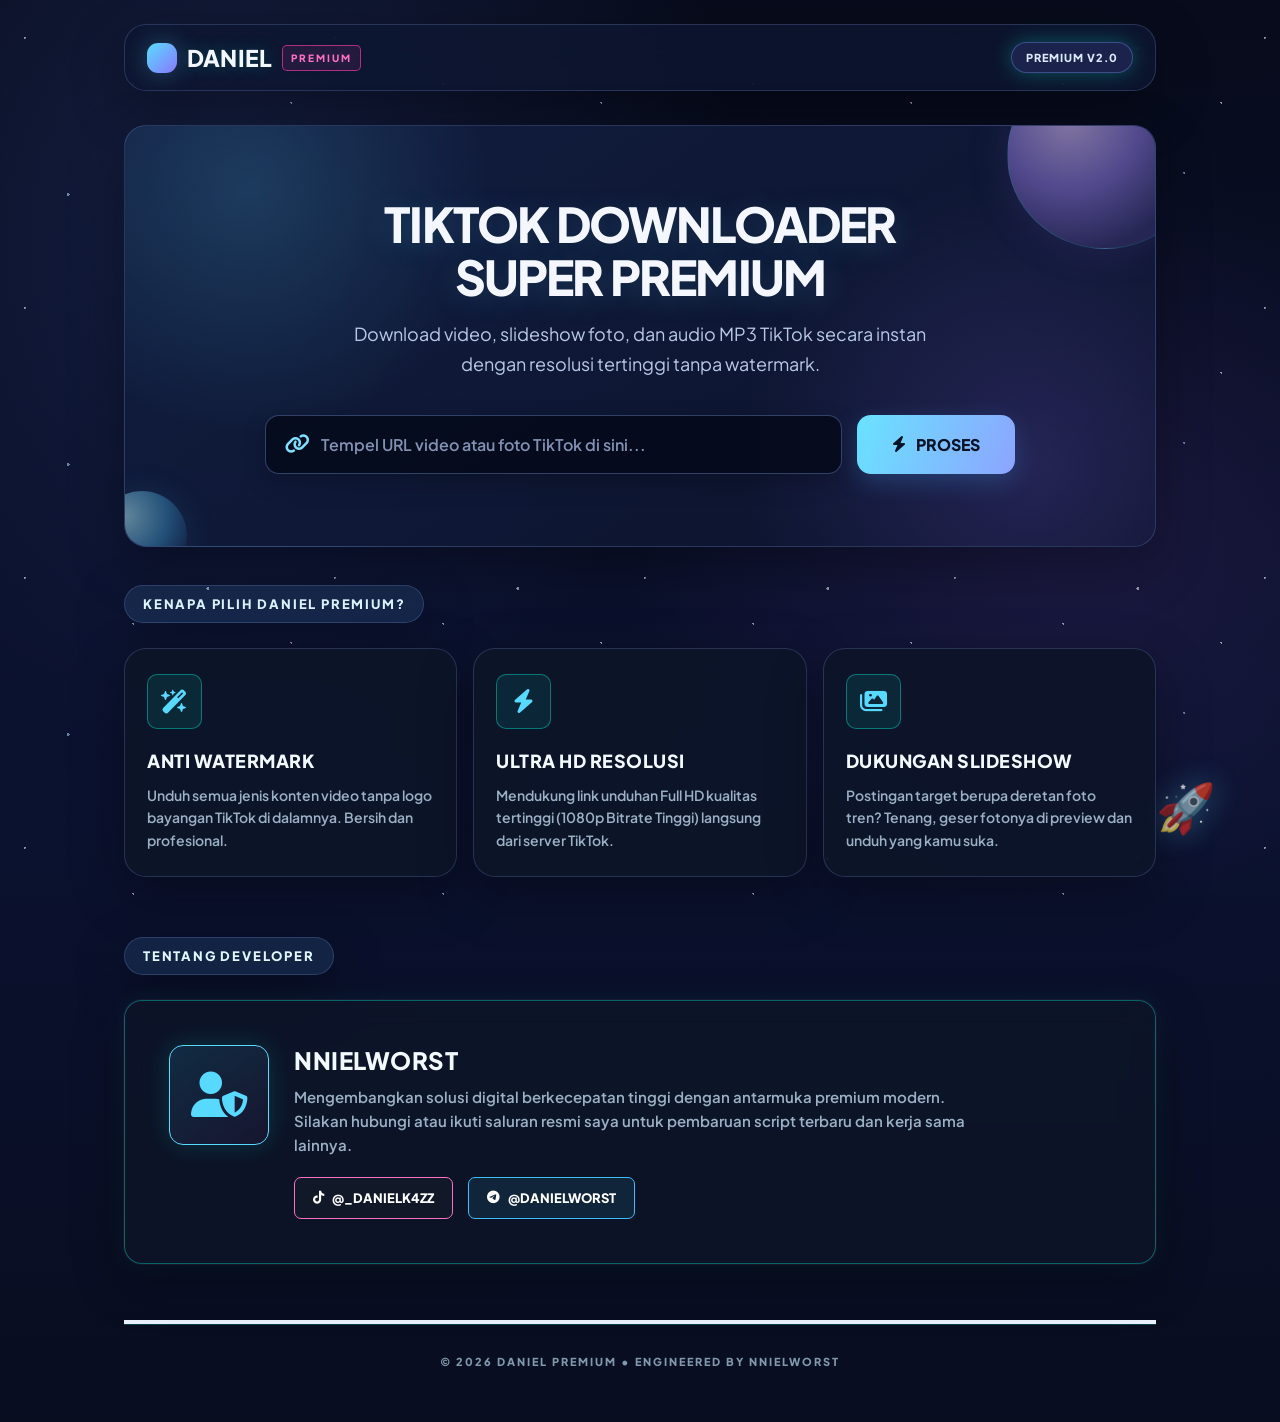
==== index.html @ 838d6406 "Add files via upload" ====
<!DOCTYPE html>
<html lang="id">
<head>
    <meta charset="UTF-8">
    <meta name="viewport" content="width=device-width, initial-scale=1.0">
    
    <title>Daniel Premium — Space Edition TikTok Downloader</title>
    <meta name="description" content="Daniel Premium adalah alat premium untuk mendownload video TikTok tanpa watermark, foto slideshow, dan audio MP3 dengan kualitas Ultra HD.">
    
    <link rel="preconnect" href="https://fonts.googleapis.com">
    <link rel="preconnect" href="https://fonts.gstatic.com" crossorigin>
    <link href="https://fonts.googleapis.com/css2?family=Plus+Jakarta+Sans:ital,wght@0,400;0,600;0,800;1,600&display=swap" rel="stylesheet">
    
    <link rel="stylesheet" href="https://cdnjs.cloudflare.com/ajax/libs/font-awesome/6.4.0/css/all.min.css">
    
    <script src="https://cdnjs.cloudflare.com/ajax/libs/gsap/3.12.2/gsap.min.js"></script>
    
    <script src="https://cdn.jsdelivr.net/npm/tsparticles-engine@2/tsparticles.engine.min.js"></script>
    <script src="https://cdn.jsdelivr.net/npm/tsparticles-basic@2/tsparticles.basic.min.js"></script>
    <script src="https://cdn.jsdelivr.net/npm/tsparticles-interaction-particles-links@2/tsparticles.interaction.particles.links.min.js"></script>
    <script src="https://cdn.jsdelivr.net/npm/tsparticles-move-base@2/tsparticles.move.base.min.js"></script>
    <script src="https://cdn.jsdelivr.net/npm/tsparticles-shape-circle@2/tsparticles.shape.circle.min.js"></script>
    <script src="https://cdn.jsdelivr.net/npm/tsparticles-shape-square@2/tsparticles.shape.square.min.js"></script>
    <script src="https://cdn.jsdelivr.net/npm/tsparticles-updater-color@2/tsparticles.updater.color.min.js"></script>
    <script src="https://cdn.jsdelivr.net/npm/tsparticles-updater-opacity@2/tsparticles.updater.opacity.min.js"></script>
    <script src="https://cdn.jsdelivr.net/npm/tsparticles-updater-size@2/tsparticles.updater.size.min.js"></script>
    <script src="https://cdn.jsdelivr.net/npm/tsparticles@2/tsparticles.bundle.min.js"></script>

    <style>
        :root {
            --bg-color: #F4F2EC;
            --primary: #FFDE4D;
            --secondary: #FF6B6B;
            --accent: #4DECCA;
            --dark: #000000;
            --white: #FFFFFF;
            --border-style: 4px solid var(--dark);
            --shadow-style: 6px 6px 0px var(--dark);
            --shadow-active: 2px 2px 0px var(--dark);
        }

        * {
            box-sizing: border-box;
            margin: 0;
            padding: 0;
            font-family: 'Plus Jakarta Sans', sans-serif;
        }

        body {
            background-color: var(--bg-color);
            color: var(--dark);
            overflow-x: hidden;
            position: relative;
        }

        #tsparticles {
            position: fixed;
            top: 0;
            left: 0;
            width: 100%;
            height: 100%;
            z-index: 0;
            pointer-events: none;
        }

        .container {
            max-width: 1100px;
            margin: 0 auto;
            padding: 20px;
            position: relative;
            z-index: 1;
        }

        /* --- NAVBAR --- */
        nav {
            background: var(--white);
            border: var(--border-style);
            box-shadow: var(--shadow-style);
            padding: 15px 20px;
            display: flex;
            justify-content: space-between;
            align-items: center;
            margin-bottom: 40px;
            flex-wrap: wrap;
            gap: 15px;
        }

        .logo {
            font-weight: 800;
            font-size: 24px;
            text-transform: uppercase;
            letter-spacing: -1px;
            display: flex;
            align-items: center;
            gap: 10px;
        }

        .logo-box {
            background: var(--secondary);
            width: 32px;
            height: 32px;
            border: 2px solid var(--dark);
            display: inline-block;
        }

        .badge-premium {
            font-weight: 800;
            font-size: 14px;
            text-transform: uppercase;
            border: 2px solid #000;
            padding: 6px 12px;
            background: var(--primary);
            white-space: nowrap;
        }

        /* --- HERO SECTION --- */
        .hero {
            text-align: center;
            margin-bottom: 50px;
            background: var(--primary);
            border: var(--border-style);
            box-shadow: var(--shadow-style);
            padding: 60px 20px;
            position: relative;
            overflow: hidden;
        }

        .hero h1 {
            font-size: clamp(32px, 5vw, 48px);
            font-weight: 800;
            text-transform: uppercase;
            line-height: 1.1;
            margin-bottom: 15px;
            letter-spacing: -1px;
        }

        .hero p {
            font-size: clamp(14px, 3vw, 18px);
            font-weight: 600;
            margin-bottom: 35px;
            max-width: 600px;
            margin-inline: auto;
        }

        /* --- FORM DOWNLOAD --- */
        .downloader-form {
            max-width: 750px;
            margin: 0 auto;
            display: flex;
            gap: 15px;
            flex-direction: column;
        }

        @media (min-width: 640px) {
            .downloader-form {
                flex-direction: row;
            }
        }

        .input-group {
            flex: 1;
            position: relative;
            display: flex;
        }

        .input-group i {
            position: absolute;
            left: 20px;
            top: 50%;
            transform: translateY(-50%);
            font-size: 20px;
            color: var(--dark);
            z-index: 2;
        }

        .input-url {
            width: 100%;
            padding: 18px 20px 18px 55px;
            font-size: 16px;
            font-weight: 600;
            border: var(--border-style);
            box-shadow: 4px 4px 0px var(--dark);
            outline: none;
            background: var(--white);
            transition: all 0.2s;
        }

        .input-url:focus {
            box-shadow: 6px 6px 0px var(--secondary);
            transform: translate(-2px, -2px);
        }

        .btn-submit {
            background: var(--accent);
            color: var(--dark);
            border: var(--border-style);
            padding: 18px 35px;
            font-size: 16px;
            font-weight: 800;
            text-transform: uppercase;
            cursor: pointer;
            box-shadow: 4px 4px 0px var(--dark);
            transition: all 0.1s ease;
            display: flex;
            align-items: center;
            justify-content: center;
            gap: 10px;
            white-space: nowrap;
        }

        .btn-submit:hover {
            transform: translate(-2px, -2px);
            box-shadow: 6px 6px 0px var(--dark);
        }

        .btn-submit:active {
            transform: translate(2px, 2px);
            box-shadow: var(--shadow-active);
        }

        /* --- LOADING & ERROR STATE --- */
        .loader {
            display: none;
            text-align: center;
            font-weight: 800;
            font-size: 16px;
            padding: 20px;
            background: var(--white);
            border: var(--border-style);
            box-shadow: var(--shadow-style);
            margin-bottom: 40px;
            animation: pulse 1.5s infinite;
        }

        @keyframes pulse {
            0% { opacity: 0.7; transform: scale(0.99); }
            50% { opacity: 1; transform: scale(1); }
            100% { opacity: 0.7; transform: scale(0.99); }
        }

        .error-box {
            display: none;
            background: var(--secondary);
            color: var(--white);
            border: var(--border-style);
            box-shadow: var(--shadow-style);
            padding: 20px;
            font-weight: 800;
            margin-bottom: 40px;
            text-align: center;
        }

        /* --- RESULT CARD --- */
        .result-container {
            display: none;
            margin-bottom: 50px;
        }

        .section-title {
            font-size: clamp(20px, 4vw, 28px);
            font-weight: 800;
            text-transform: uppercase;
            margin-bottom: 25px;
            display: inline-block;
            background: var(--accent);
            padding: 8px 20px;
            border: var(--border-style);
            box-shadow: 4px 4px 0px var(--dark);
        }

        .result-card {
            background: var(--white);
            border: var(--border-style);
            box-shadow: var(--shadow-style);
            padding: 20px;
            display: grid;
            grid-template-columns: 1fr;
            gap: 25px;
        }

        @media (min-width: 800px) {
            .result-card {
                padding: 30px;
                grid-template-columns: 320px 1fr;
                gap: 40px;
            }
        }

        .result-left {
            display: flex;
            flex-direction: column;
            gap: 15px;
        }

        /* --- SLIDER & THUMBNAIL CSS --- */
        .thumb-preview {
            width: 100%;
            height: auto;
            aspect-ratio: 4/5;
            object-fit: cover;
            border: var(--border-style);
            box-shadow: 4px 4px 0px var(--dark);
        }

        .slider-container {
            position: relative;
            width: 100%;
            aspect-ratio: 4/5;
            border: var(--border-style);
            box-shadow: 4px 4px 0px var(--dark);
            overflow: hidden;
            background: #000;
        }

        .slider-wrapper {
            display: flex;
            height: 100%;
            transition: transform 0.3s ease-in-out;
        }

        .slider-slide {
            min-width: 100%;
            height: 100%;
            display: flex;
            justify-content: center;
            align-items: center;
            background: var(--bg-color);
        }

        .slider-slide img {
            width: 100%;
            height: 100%;
            object-fit: contain; /* Menjaga foto agar tidak terpotong */
        }

        .slider-btn {
            position: absolute;
            top: 50%;
            transform: translateY(-50%);
            background: var(--primary);
            border: 2px solid var(--dark);
            width: 35px;
            height: 35px;
            display: flex;
            align-items: center;
            justify-content: center;
            cursor: pointer;
            z-index: 10;
            box-shadow: 2px 2px 0px var(--dark);
            transition: all 0.1s;
        }

        .slider-btn:active {
            box-shadow: 0px 0px 0px var(--dark);
            transform: translateY(-50%) translate(2px, 2px);
        }

        .slider-btn.left { left: 10px; }
        .slider-btn.right { right: 10px; }

        .slide-indicator {
            position: absolute;
            bottom: 10px;
            right: 10px;
            background: var(--accent);
            border: 2px solid var(--dark);
            padding: 4px 10px;
            font-size: 12px;
            font-weight: 800;
            z-index: 10;
        }

        .uploader-info {
            border: var(--border-style);
            padding: 12px;
            background: var(--bg-color);
            display: flex;
            align-items: center;
            gap: 12px;
            overflow: hidden;
        }

        .uploader-avatar {
            width: 45px;
            height: 45px;
            border-radius: 50%;
            border: 2px solid var(--dark);
            flex-shrink: 0;
        }

        .uploader-name {
            overflow: hidden;
        }

        .uploader-name h4 {
            font-weight: 800;
            font-size: 16px;
            white-space: nowrap;
            overflow: hidden;
            text-overflow: ellipsis;
        }

        .uploader-name p {
            font-size: 13px;
            font-weight: 600;
            color: #555;
            white-space: nowrap;
            overflow: hidden;
            text-overflow: ellipsis;
        }

        .result-right {
            display: flex;
            flex-direction: column;
            gap: 20px;
        }

        .video-desc {
            font-size: 15px;
            font-weight: 600;
            line-height: 1.6;
            padding: 15px;
            border: var(--border-style);
            background: #FFF;
            word-break: break-word;
            max-height: 150px;
            overflow-y: auto;
        }

        /* Stats Grid */
        .stats-grid {
            display: grid;
            grid-template-columns: repeat(2, 1fr);
            gap: 10px;
        }

        @media (min-width: 500px) {
            .stats-grid {
                grid-template-columns: repeat(4, 1fr);
            }
        }

        .stat-item {
            background: var(--bg-color);
            border: 2px solid var(--dark);
            padding: 12px 10px;
            text-align: center;
            font-weight: 800;
            font-size: 14px;
            display: flex;
            flex-direction: column;
            align-items: center;
            gap: 5px;
        }

        .stat-item i {
            color: var(--secondary);
            font-size: 18px;
        }

        /* Action Buttons */
        .download-actions {
            display: flex;
            flex-direction: column;
            gap: 12px;
        }

        .btn-download {
            width: 100%;
            padding: 16px;
            font-size: 15px;
            font-weight: 800;
            text-transform: uppercase;
            text-align: center;
            text-decoration: none;
            color: var(--dark);
            border: var(--border-style);
            box-shadow: 4px 4px 0px var(--dark);
            transition: all 0.1s;
            display: flex;
            justify-content: center;
            align-items: center;
            gap: 10px;
            cursor: pointer;
        }

        .btn-download:hover {
            transform: translate(-2px, -2px);
            box-shadow: 6px 6px 0px var(--dark);
        }

        .btn-download:active {
            transform: translate(2px, 2px);
            box-shadow: 2px 2px 0px var(--dark);
        }

        .btn-download:disabled {
            opacity: 0.7;
            cursor: not-allowed;
            transform: none;
            box-shadow: 4px 4px 0px var(--dark);
        }

        .btn-download.premium-hd { background: var(--primary); }
        .btn-download.regular { background: var(--accent); }
        .btn-download.audio { background: #BFF6C3; }
        .btn-download.photo { background: #FFC4C4; }
        .btn-download.photo-all { background: var(--secondary); color: var(--white); }

        /* --- BENEFITS & FOOTER (Tetap Sama) --- */
        .benefits-grid { display: grid; grid-template-columns: 1fr; gap: 20px; margin-bottom: 60px; }
        @media (min-width: 768px) { .benefits-grid { grid-template-columns: repeat(3, 1fr); } }
        .benefit-card { background: var(--white); border: var(--border-style); box-shadow: var(--shadow-style); padding: 30px 20px; transition: transform 0.2s ease; }
        .benefit-card:hover { transform: translateY(-5px); }
        .benefit-card .icon-wrap { width: 55px; height: 55px; background: var(--primary); border: 2px solid var(--dark); display: flex; align-items: center; justify-content: center; font-size: 24px; margin-bottom: 20px; box-shadow: 3px 3px 0px var(--dark); }
        .benefit-card h3 { font-size: 18px; font-weight: 800; text-transform: uppercase; margin-bottom: 12px; }
        .benefit-card p { font-size: 14px; font-weight: 600; color: #444; line-height: 1.6; }

        .dev-wrapper { background: var(--white); border: var(--border-style); box-shadow: var(--shadow-style); padding: 30px; margin-bottom: 60px; }
        .dev-profile { display: flex; flex-direction: column; gap: 25px; }
        @media (min-width: 768px) { .dev-profile { flex-direction: row; align-items: flex-start; padding: 10px; } }
        .dev-avatar { width: 100px; height: 100px; background: var(--secondary); border: var(--border-style); box-shadow: 4px 4px 0px var(--dark); display: flex; align-items: center; justify-content: center; font-size: 45px; color: var(--white); flex-shrink: 0; }
        .dev-bio h2 { font-size: 24px; font-weight: 800; text-transform: uppercase; margin-bottom: 10px; }
        .dev-bio p { font-size: 15px; font-weight: 600; color: #444; margin-bottom: 20px; line-height: 1.6; max-width: 700px; }
        
        .social-links { display: flex; gap: 15px; flex-wrap: wrap; }
        .social-btn { text-decoration: none; color: var(--dark); font-weight: 800; text-transform: uppercase; font-size: 13px; padding: 12px 18px; border: var(--border-style); box-shadow: 4px 4px 0px var(--dark); transition: all 0.1s; display: flex; align-items: center; gap: 8px; }
        .social-btn:hover { transform: translate(-2px, -2px); box-shadow: 6px 6px 0px var(--dark); }
        .social-btn:active { transform: translate(2px, 2px); box-shadow: 2px 2px 0px var(--dark); }
        .social-btn.wa { background: #25D366; color: var(--dark); }
        .social-btn.tiktok { background: #000000; color: white; border-color: #000; }
        .social-btn.tg { background: #0088cc; color: white; border-color: #000; }

        footer { text-align: center; padding: 30px; border-top: var(--border-style); font-weight: 800; font-size: 14px; text-transform: uppercase; letter-spacing: 1px; margin-top: 40px; background: var(--white); box-shadow: 0px -4px 0px var(--dark); }


        /* === DANIEL PREMIUM / CYBERPUNK UI REFRESH === */
        :root {
            --bg-color:#070914; --primary:#111a31; --secondary:#ff3cac;
            --accent:#00f5d4; --dark:#eafaff; --white:#10182b;
            --border-style:1px solid rgba(0,245,212,.38);
            --shadow-style:0 0 28px rgba(0,245,212,.10);
            --shadow-active:0 0 16px rgba(255,60,172,.35);
        }
        html { scroll-behavior:smooth; }
        body { color:#eafaff; background:#070914; background-image:linear-gradient(rgba(0,245,212,.045) 1px,transparent 1px),linear-gradient(90deg,rgba(0,245,212,.045) 1px,transparent 1px),radial-gradient(ellipse at 15% 5%,rgba(0,245,212,.13),transparent 35%),radial-gradient(ellipse at 85% 35%,rgba(255,60,172,.12),transparent 36%); background-size:32px 32px,32px 32px,auto,auto; }
        body:before { content:""; position:fixed; inset:0; pointer-events:none; z-index:5; opacity:.12; background:repeating-linear-gradient(0deg,transparent 0 3px,rgba(255,255,255,.06) 4px); }
        #tsparticles { opacity:.55; }
        .container { max-width:1160px; padding:24px 20px 40px; }
        nav,.hero,.result-card,.benefit-card,.dev-wrapper,.loader,.error-box { background:rgba(13,21,40,.88); border:1px solid rgba(0,245,212,.35); border-radius:18px; box-shadow:0 0 0 1px rgba(255,60,172,.08),0 16px 50px rgba(0,0,0,.35),0 0 26px rgba(0,245,212,.08); backdrop-filter:blur(14px); }
        nav { padding:16px 20px; margin-bottom:34px; }
        .logo { color:#f4fbff; font-size:23px; letter-spacing:1px; gap:10px; text-shadow:0 0 18px rgba(0,245,212,.25); }
        .logo-box { width:30px;height:30px;border:1px solid var(--accent);border-radius:8px;background:linear-gradient(135deg,var(--accent),#176cff);box-shadow:0 0 18px rgba(0,245,212,.55); }
        .brand-premium { font-size:10px; letter-spacing:2px; color:#ff70c5; border:1px solid rgba(255,60,172,.65); background:rgba(255,60,172,.10); border-radius:5px; padding:6px 8px; }
        .badge-premium { color:#061016; background:linear-gradient(90deg,#00f5d4,#66f7ff); border:0; border-radius:6px; font-size:11px; letter-spacing:1.4px; box-shadow:0 0 20px rgba(0,245,212,.3); }
        .hero { padding:clamp(34px,7vw,76px) 22px; margin-bottom:46px; background:linear-gradient(145deg,rgba(17,30,57,.96),rgba(12,15,32,.96)); position:relative; }
        .hero:before { content:"SYSTEM ONLINE // SECURE MEDIA EXTRACTION"; display:inline-block; color:var(--accent); font-size:10px; letter-spacing:2px; margin-bottom:24px; padding:8px 12px; border:1px solid rgba(0,245,212,.25); border-radius:4px; background:rgba(0,245,212,.06); }
        .hero h1 { color:#f5fbff; letter-spacing:-1.8px; text-shadow:0 0 24px rgba(0,245,212,.2); }
        .hero h1 span,.hero h1 strong { color:var(--accent); }
        .hero p { color:#a9bfd1; font-weight:400; line-height:1.8; }
        .input-url { color:#eafaff; background:#080e1c; border:1px solid rgba(0,245,212,.42); border-radius:9px; box-shadow:inset 0 0 18px rgba(0,245,212,.04); }
        .input-url::placeholder { color:#71869a; }
        .input-group i { color:var(--accent); }
        .input-url:focus { border-color:var(--secondary); box-shadow:0 0 0 3px rgba(255,60,172,.12),0 0 24px rgba(255,60,172,.15); transform:none; }
        .btn-submit { color:#041016; background:linear-gradient(100deg,#00f5d4,#69e9ff); border:0; border-radius:9px; box-shadow:0 0 22px rgba(0,245,212,.24); }
        .btn-submit:hover,.btn-download:hover,.social-btn:hover { transform:translateY(-2px); box-shadow:0 0 26px rgba(0,245,212,.28); }
        .btn-submit:active,.btn-download:active { transform:translateY(1px); }
        .section-title { color:#eafaff; background:rgba(0,245,212,.08); border:1px solid rgba(0,245,212,.38); border-radius:7px; box-shadow:none; font-size:13px; letter-spacing:1.8px; }
        .result-card { padding:clamp(16px,3vw,30px); }
        .thumb-preview,.slider-container { border:1px solid rgba(0,245,212,.38); border-radius:12px; box-shadow:none; }
        .slider-slide { background:#080e1c; }
        .slider-btn { background:#10243a; color:var(--accent); border:1px solid var(--accent); border-radius:7px; box-shadow:none; }
        .slide-indicator { color:#061016; background:var(--accent); border:0; border-radius:4px; }
        .uploader-info,.video-desc,.stat-item { color:#eafaff; background:#0b1426; border:1px solid rgba(0,245,212,.22); border-radius:9px; }
        .uploader-name p,.benefit-card p,.dev-bio p { color:#9bb0c4; }
        .stat-item { font-size:12px; }
        .stat-item i { color:#ff70c5; }
        .btn-download { color:#eafaff; border:1px solid rgba(0,245,212,.38); border-radius:8px; box-shadow:none; }
        .btn-download.premium-hd { background:linear-gradient(90deg,rgba(0,245,212,.2),rgba(0,245,212,.08)); }
        .btn-download.regular { background:rgba(54,121,255,.18); }
        .btn-download.audio { background:rgba(255,60,172,.13); }
        .btn-download.photo { background:rgba(255,194,75,.13); }
        .btn-download.photo-all { background:rgba(255,60,172,.2); }
        .benefits-grid { gap:16px; }
        .benefit-card { padding:25px 22px; }
        .benefit-card .icon-wrap { color:var(--accent); background:rgba(0,245,212,.09); border:1px solid rgba(0,245,212,.4); border-radius:10px; box-shadow:none; }
        .benefit-card h3,.dev-bio h2 { color:#f2faff; letter-spacing:.5px; }
        .dev-wrapper { padding:clamp(20px,4vw,34px); }
        .dev-avatar { color:var(--accent); background:linear-gradient(145deg,#102c42,#17152f); border:1px solid var(--accent); border-radius:14px; box-shadow:0 0 24px rgba(0,245,212,.15); }
        .social-btn { color:#eafaff; border:1px solid rgba(0,245,212,.38); border-radius:7px; box-shadow:none; }
        .social-btn.tiktok { background:#111827; border-color:#ff70c5; }
        .social-btn.tg { background:#10243a; border-color:#3dbdff; }
        footer { color:#8198ad; background:transparent; border-top:1px solid rgba(0,245,212,.22); font-size:11px; letter-spacing:2px; }
        .loader { color:var(--accent); }
        .error-box { color:#ff9bd7; background:rgba(75,14,48,.8); border-color:rgba(255,60,172,.5); }
        @media(max-width:520px) { .container{padding:15px 13px 30px}.hero{border-radius:14px}.hero h1{font-size:clamp(29px,9vw,42px)}nav{border-radius:12px}.badge-premium{font-size:9px;padding:6px 8px}.logo{font-size:20px} }

    

        /* === DANIELWORST: CALM SPACE THEME === */
        :root {
          --bg-color:#070b1b; --primary:#111a35; --secondary:#8b7cff;
          --accent:#58d9ff; --dark:#eaf2ff; --white:#111a30;
          --border-style:1px solid rgba(142,174,255,.20);
          --shadow-style:0 18px 55px rgba(0,0,0,.32);
          --shadow-active:0 8px 24px rgba(0,0,0,.25);
        }
        html { scroll-behavior:smooth; }
        body {
          color:#eaf2ff;
          background:
            radial-gradient(ellipse at 18% 12%,rgba(64,91,180,.22),transparent 34%),
            radial-gradient(ellipse at 84% 38%,rgba(116,69,180,.16),transparent 30%),
            linear-gradient(180deg,#070b1b 0%,#0b1230 55%,#080d20 100%);
          min-height:100vh;
        }
        body::before {
          content:""; position:fixed; inset:0; z-index:0; pointer-events:none;
          opacity:.55;
          background-image:
            radial-gradient(1px 1px at 8% 14%,#fff 98%,transparent),
            radial-gradient(1.5px 1.5px at 22% 72%,#b9dfff 98%,transparent),
            radial-gradient(1px 1px at 43% 31%,#fff 98%,transparent),
            radial-gradient(1.5px 1.5px at 67% 18%,#fff 98%,transparent),
            radial-gradient(1px 1px at 82% 64%,#c8d5ff 98%,transparent),
            radial-gradient(1px 1px at 94% 38%,#fff 98%,transparent),
            radial-gradient(1px 1px at 56% 86%,#fff 98%,transparent);
          background-size:310px 270px;
          animation:star-drift 55s linear infinite;
        }
        body::after {
          content:"🚀"; position:fixed; right:5%; bottom:7%; z-index:0;
          font-size:clamp(28px,5vw,48px); pointer-events:none;
          filter:drop-shadow(0 0 16px rgba(88,217,255,.45));
          animation:rocket-float 7s ease-in-out infinite;
          opacity:.78;
        }
        @keyframes star-drift { from{background-position:0 0} to{background-position:0 270px} }
        @keyframes rocket-float { 0%,100%{transform:translate(0,0) rotate(-12deg)} 50%{transform:translate(-12px,-20px) rotate(-5deg)} }
        .container { max-width:1080px; padding:24px; }
        nav,.hero,.result-card,.loader,.error-box,.section-title,.uploader-info,
        .download-options,.benefit-card,.contact-card {
          border:1px solid rgba(150,180,255,.20) !important;
          border-radius:22px; box-shadow:var(--shadow-style);
        }
        nav {
          background:rgba(14,23,49,.82); backdrop-filter:blur(18px);
          padding:17px 22px; margin-bottom:34px;
        }
        .logo { color:#f2f6ff; letter-spacing:.2px; }
        .logo-box {
          border:0; border-radius:11px;
          background:linear-gradient(135deg,#59dcff,#8878ff);
          box-shadow:0 0 24px rgba(88,217,255,.28);
        }
        .badge-premium {
          color:#dceaff; background:rgba(117,131,255,.15);
          border:1px solid rgba(130,157,255,.35); border-radius:999px;
          padding:8px 14px; letter-spacing:1px;
        }
        .hero {
          color:#f3f6ff; text-align:center; margin-bottom:38px;
          padding:clamp(38px,7vw,72px) 22px;
          background:
            radial-gradient(circle at 12% 15%,rgba(87,216,255,.16),transparent 25%),
            radial-gradient(circle at 88% 80%,rgba(143,111,255,.18),transparent 30%),
            linear-gradient(145deg,rgba(18,30,65,.96),rgba(12,19,43,.96));
          overflow:hidden;
        }
        .hero::before {
          content:""; position:absolute; width:170px; height:170px; right:-48px; top:-65px;
          border-radius:50%; background:radial-gradient(circle at 32% 30%,#e4c7ff,#8a75d9 38%,#39346f 72%);
          box-shadow:0 0 45px rgba(151,119,255,.25); opacity:.55;
        }
        .hero::after {
          content:""; position:absolute; width:90px; height:90px; left:-28px; bottom:-35px;
          border-radius:50%; background:radial-gradient(circle at 30% 28%,#b4f4ff,#3988b9 48%,#17345d 78%);
          box-shadow:0 0 35px rgba(88,217,255,.2); opacity:.5;
        }
        .hero h1 { color:#f4f7ff; text-shadow:0 5px 30px rgba(88,217,255,.18); position:relative; }
        .hero p { color:#b9c8e8; font-weight:400; line-height:1.7; position:relative; }
        .downloader-form { position:relative; z-index:2; }
        .input-url {
          color:#f1f5ff; background:rgba(5,11,27,.88);
          border:1px solid rgba(144,176,255,.32); border-radius:14px;
          box-shadow:0 8px 24px rgba(0,0,0,.2);
        }
        .input-group i { color:#7edfff; }
        .input-url::placeholder { color:#8291b3; }
        .input-url:focus { border-color:#58d9ff; box-shadow:0 0 0 3px rgba(88,217,255,.12); transform:none; }
        .btn-submit {
          color:#071326; border:0; border-radius:14px;
          background:linear-gradient(110deg,#69e3ff,#8da4ff);
          box-shadow:0 8px 25px rgba(68,174,255,.22);
        }
        .btn-submit:hover { transform:translateY(-2px); box-shadow:0 12px 30px rgba(68,174,255,.32); }
        .btn-submit:active { transform:translateY(0); }
        .loader,.result-card { color:#eaf2ff; background:rgba(15,25,53,.92); }
        .error-box { color:#fff; background:#6f294d; }
        .section-title { color:#dff7ff; background:rgba(77,157,226,.14); padding:10px 18px; }
        .result-card { backdrop-filter:blur(14px); }
        .thumb-preview,.slider-container { border:1px solid rgba(150,180,255,.25); border-radius:16px; box-shadow:none; }
        .uploader-info { background:rgba(5,12,29,.65); }
        .uploader-name h4,.uploader-name p { color:#eaf2ff; }
        .slider-slide { background:#080e20; }
        .slider-btn,.slide-indicator { border:1px solid rgba(150,180,255,.3); border-radius:10px; }
        a { color:#83dfff; }
        @media(max-width:640px) {
          .container { padding:15px; }
          nav { margin-bottom:22px; }
          .hero { border-radius:19px; }
          body::after { right:3%; bottom:3%; opacity:.48; }
        }
        @media(prefers-reduced-motion:reduce) {
          *,*::before,*::after { animation:none !important; scroll-behavior:auto !important; }
        }

    </style>
</head>
<body>
    <div id="tsparticles"></div>

    <div class="container">
        <nav class="animate-item">
            <div class="logo">
                <span class="logo-box"></span> <span>Daniel</span><span class="brand-premium">PREMIUM</span>
            </div>
            <div class="badge-premium">
                PREMIUM V2.0
            </div>
        </nav>

        <section class="hero animate-item">
            <h1>TikTok Downloader<br>Super Premium</h1>
            <p>Download video, slideshow foto, dan audio MP3 TikTok secara instan dengan resolusi tertinggi tanpa watermark.</p>
            
            <form id="scrapeForm" class="downloader-form" onsubmit="handleDownload(event)">
                <div class="input-group">
                    <i class="fa-solid fa-link"></i>
                    <input type="url" id="tiktokUrl" class="input-url" placeholder="Tempel URL video atau foto TikTok di sini..." required>
                </div>
                <button type="submit" class="btn-submit">
                    <i class="fa-solid fa-bolt"></i> Proses
                </button>
            </form>
        </section>

        <div id="loader" class="loader">
            <i class="fa-solid fa-circle-notch fa-spin"></i> SEDANG MEMPROSES URL, MOHON TUNGGU...
        </div>
        <div id="errorBox" class="error-box"></div>

        <section id="resultContainer" class="result-container">
            <h2 class="section-title">Hasil Scraping</h2>
            <div class="result-card">
                <div class="result-left">
                    <img id="resThumb" class="thumb-preview" src="" alt="Thumbnail Video">
                    
                    <div id="photoSliderContainer" class="slider-container" style="display:none;">
                        <div id="sliderWrapper" class="slider-wrapper">
                            </div>
                        <button id="prevSlide" class="slider-btn left" type="button"><i class="fa-solid fa-chevron-left"></i></button>
                        <button id="nextSlide" class="slider-btn right" type="button"><i class="fa-solid fa-chevron-right"></i></button>
                        <div id="slideIndicator" class="slide-indicator">1 / 1</div>
                    </div>

                    <div class="uploader-info">
                        <img id="resAvatar" class="uploader-avatar" src="" alt="Avatar">
                        <div class="uploader-name">
                            <h4 id="resNickname">-</h4>
                            <p id="resUsername">@-</p>
                        </div>
                    </div>
                </div>

                <div class="result-right">
                    <div>
                        <div id="resDesc" class="video-desc">Deskripsi video...</div>
                        <div class="stats-grid" style="margin-top: 20px;">
                            <div class="stat-item"><i class="fa-solid fa-heart"></i> <span id="statLike">0</span></div>
                            <div class="stat-item"><i class="fa-solid fa-comment"></i> <span id="statComment">0</span></div>
                            <div class="stat-item"><i class="fa-solid fa-share"></i> <span id="statShare">0</span></div>
                            <div class="stat-item"><i class="fa-solid fa-play"></i> <span id="statPlay">0</span></div>
                        </div>
                    </div>

                    <div class="download-actions">
                        <button id="btnHd" class="btn-download premium-hd"><i class="fa-solid fa-video"></i> Video Full HD</button>
                        <button id="btnRegular" class="btn-download regular"><i class="fa-solid fa-video"></i> Video Standar</button>
                        
                        <button id="btnActivePhoto" class="btn-download photo" style="display:none;">
                            <i class="fa-solid fa-image"></i> Unduh Foto Yang Tampil (<span id="photoCounterBtn">1</span>)
                        </button>
                        
                        <button id="btnAudio" class="btn-download audio"><i class="fa-solid fa-music"></i> Audio MP3</button>
                    </div>
                </div>
            </div>
        </section>

        <section class="animate-section">
            <h2 class="section-title">Kenapa Pilih Daniel Premium?</h2>
            <div class="benefits-grid">
                <div class="benefit-card">
                    <div class="icon-wrap"><i class="fa-solid fa-wand-magic-sparkles"></i></div>
                    <h3>Anti Watermark</h3>
                    <p>Unduh semua jenis konten video tanpa logo bayangan TikTok di dalamnya. Bersih dan profesional.</p>
                </div>
                <div class="benefit-card">
                    <div class="icon-wrap"><i class="fa-solid fa-bolt"></i></div>
                    <h3>Ultra HD Resolusi</h3>
                    <p>Mendukung link unduhan Full HD kualitas tertinggi (1080p Bitrate Tinggi) langsung dari server TikTok.</p>
                </div>
                <div class="benefit-card">
                    <div class="icon-wrap"><i class="fa-solid fa-images"></i></div>
                    <h3>Dukungan Slideshow</h3>
                    <p>Postingan target berupa deretan foto tren? Tenang, geser fotonya di preview dan unduh yang kamu suka.</p>
                </div>
            </div>
        </section>

        <section class="animate-section">
            <h2 class="section-title">Tentang Developer</h2>
            <div class="dev-wrapper">
                <div class="dev-profile">
                    <div class="dev-avatar">
                        <i class="fa-solid fa-user-shield"></i>
                    </div>
                    <div class="dev-bio">
                        <h2>NnielWorst</h2>
                        <p>Mengembangkan solusi digital berkecepatan tinggi dengan antarmuka premium modern. Silakan hubungi atau ikuti saluran resmi saya untuk pembaruan script terbaru dan kerja sama lainnya.</p>
                        <div class="social-links">
                            <a href="https://www.tiktok.com/@_danielk4zz?_r=1&_t=ZS-9B2JMJ5CdKH" target="_blank" class="social-btn tiktok">
                                <i class="fa-brands fa-tiktok"></i> @_danielk4zz
                            </a>
                            <a href="https://t.me/DanielWorst" target="_blank" class="social-btn tg">
                                <i class="fa-brands fa-telegram"></i> @DanielWorst
                            </a>
                        </div>
                    </div>
                </div>
            </div>
        </section>

        <footer>
            &copy; 2026 DANIEL PREMIUM &bull; ENGINEERED BY NnielWorst
        </footer>
    </div>

    <script>
        // --- TSPARTICLES BACKGROUND ---
        tsParticles.load("tsparticles", {
            fpsLimit: 60,
            particles: {
                number: { value: 40, density: { enable: true, value_area: 800 } },
                color: { value: "#000000" },
                shape: { type: ["circle", "square"] },
                opacity: { value: 0.15, random: true },
                size: { value: 4, random: true },
                links: { enable: true, distance: 150, color: "#000000", opacity: 0.1, width: 1.5 },
                move: { enable: true, speed: 1.5, direction: "none", random: false, straight: false, outModes: { default: "bounce" } }
            },
            interactivity: {
                detectsOn: "canvas",
                events: { onHover: { enable: true, mode: "grab" }, resize: true },
                modes: { grab: { distance: 140, links: { opacity: 0.5 } } }
            },
            retina_detect: true
        });

        // --- GSAP ANIMATIONS ---
        document.addEventListener("DOMContentLoaded", () => {
            gsap.registerPlugin();
            const tl = gsap.timeline();
            tl.from("nav", { y: -50, opacity: 0, duration: 0.6, ease: "back.out(1.7)" })
              .from(".hero", { y: 40, opacity: 0, duration: 0.6, ease: "power3.out" }, "-=0.2")
              .from(".downloader-form", { scale: 0.95, opacity: 0, duration: 0.5, ease: "back.out(1.5)" }, "-=0.3")
              .from(".animate-section", { y: 50, opacity: 0, duration: 0.6, stagger: 0.2, ease: "power3.out" }, "-=0.2");
        });

        // --- SLIDER STATE VARIABLES ---
        let currentSlide = 0;
        let slidePhotosData = [];

        // --- SLIDER CONTROLS LOGIC ---
        function updateSliderDOM() {
            const wrapper = document.getElementById('sliderWrapper');
            const indicator = document.getElementById('slideIndicator');
            const counterBtn = document.getElementById('photoCounterBtn');
            
            // Geser X-axis berdasarkan index
            wrapper.style.transform = `translateX(-${currentSlide * 100}%)`;
            
            // Perbarui indikator text
            indicator.innerText = `${currentSlide + 1} / ${slidePhotosData.length}`;
            if(counterBtn) counterBtn.innerText = currentSlide + 1;
        }

        document.getElementById('prevSlide').addEventListener('click', () => {
            if (currentSlide > 0) {
                currentSlide--;
                updateSliderDOM();
            }
        });

        document.getElementById('nextSlide').addEventListener('click', () => {
            if (currentSlide < slidePhotosData.length - 1) {
                currentSlide++;
                updateSliderDOM();
            }
        });


        // --- DIRECT DOWNLOAD SYSTEM ---
        async function forceDownload(url, filename, event) {
            const btn = event.currentTarget;
            const originalText = btn.innerHTML;
            
            btn.innerHTML = '<i class="fa-solid fa-circle-notch fa-spin"></i> Mengunduh...';
            btn.disabled = true;

            try {
                const response = await fetch(url);
                if (!response.ok) throw new Error("Jaringan bermasalah.");
                
                const blob = await response.blob();
                const blobUrl = window.URL.createObjectURL(blob);
                
                const tempLink = document.createElement('a');
                tempLink.style.display = 'none';
                tempLink.href = blobUrl;
                tempLink.download = filename;
                
                document.body.appendChild(tempLink);
                tempLink.click();
                
                window.URL.revokeObjectURL(blobUrl);
                document.body.removeChild(tempLink);
            } catch (error) {
                console.error("CORS limit, fallback ke new tab.", error);
                window.open(url, '_blank');
            } finally {
                btn.innerHTML = originalText;
                btn.disabled = false;
            }
        }

        // --- DOWNLOAD HANDLER LOGIC ---
        async function handleDownload(e) {
            e.preventDefault();
            
            const urlInput = document.getElementById('tiktokUrl').value.trim();
            const loader = document.getElementById('loader');
            const errorBox = document.getElementById('errorBox');
            const resultContainer = document.getElementById('resultContainer');
            const btnSubmit = document.querySelector('.btn-submit');
            
            btnSubmit.disabled = true;
            loader.style.display = 'block';
            errorBox.style.display = 'none';
            resultContainer.style.display = 'none';

            try {
                const response = await fetch('/api/scrape', {
                    method: 'POST',
                    headers: { 'Content-Type': 'application/json' },
                    body: JSON.stringify({ url: urlInput })
                });

                const data = await response.json();
                if (!response.ok || data.error) throw new Error(data.error || 'Gagal memproses URL.');

                // Metadata Pengguna & Statistik
                document.getElementById('resAvatar').src = data.uploader.avatar || '';
                document.getElementById('resNickname').innerText = data.uploader.nama || '-';
                document.getElementById('resUsername').innerText = (data.uploader.username && !data.uploader.username.startsWith('@')) ? '@' + data.uploader.username : (data.uploader.username || '@-');
                document.getElementById('resDesc').innerText = data.deskripsi || '-';
                
                document.getElementById('statLike').innerText = Number(data.statistik.like || 0).toLocaleString('id-ID');
                document.getElementById('statComment').innerText = Number(data.statistik.komentar || 0).toLocaleString('id-ID');
                document.getElementById('statShare').innerText = Number(data.statistik.share || 0).toLocaleString('id-ID');
                document.getElementById('statPlay').innerText = Number(data.statistik.play || 0).toLocaleString('id-ID');

                // DOM Referensi
                const resThumb = document.getElementById('resThumb');
                const photoSliderContainer = document.getElementById('photoSliderContainer');
                const sliderWrapper = document.getElementById('sliderWrapper');
                const btnActivePhoto = document.getElementById('btnActivePhoto');
                const btnHd = document.getElementById('btnHd');
                const btnRegular = document.getElementById('btnRegular');
                const btnAudio = document.getElementById('btnAudio');

                // Cek apakah konten berupa Slider Foto (Array URLs)
                if (data.media.foto_urls && Array.isArray(data.media.foto_urls) && data.media.foto_urls.length > 0) {
                    
                    // Setup UI untuk Mode Foto
                    resThumb.style.display = 'none';
                    photoSliderContainer.style.display = 'block';
                    
                    // Reset State
                    currentSlide = 0;
                    slidePhotosData = data.media.foto_urls;
                    sliderWrapper.innerHTML = ''; // Bersihkan div wrapper

                    // Inject foto ke dalam DOM slider
                    slidePhotosData.forEach(imgUrl => {
                        const slideDiv = document.createElement('div');
                        slideDiv.className = 'slider-slide';
                        const img = document.createElement('img');
                        img.src = imgUrl;
                        img.alt = "Foto TikTok";
                        slideDiv.appendChild(img);
                        sliderWrapper.appendChild(slideDiv);
                    });

                    updateSliderDOM(); // Panggil render pertama

                    // Tampilkan Tombol Unduh Foto Dinamis
                    btnActivePhoto.style.display = 'flex';
                    
                    // Kita bind event listener pada tombol "Unduh Foto yang Tampil"
                    // Memastikan kita mendownload foto yang sesuai dengan currentSlide
                    btnActivePhoto.onclick = (e) => {
                        const activeUrl = slidePhotosData[currentSlide];
                        forceDownload(activeUrl, `TIKDLX_Photo_${currentSlide + 1}_${Date.now()}.jpg`, e);
                    };

                } else {
                    // Mode Video Biasa (Bukan Slideshow)
                    photoSliderContainer.style.display = 'none';
                    resThumb.style.display = 'block';
                    resThumb.src = data.thumbnail;
                    
                    btnActivePhoto.style.display = 'none'; // Sembunyikan tombol foto dinamis
                }

                // Tombol Video HD
                if (data.media.video_hd) {
                    btnHd.style.display = 'flex';
                    btnHd.onclick = (e) => forceDownload(data.media.video_hd, `TIKDLX_HD_${Date.now()}.mp4`, e);
                } else { btnHd.style.display = 'none'; }

                // Tombol Video Reguler
                if (data.media.video_regular) {
                    btnRegular.style.display = 'flex';
                    btnRegular.onclick = (e) => forceDownload(data.media.video_regular, `TIKDLX_SD_${Date.now()}.mp4`, e);
                } else { btnRegular.style.display = 'none'; }

                // Tombol Audio MP3
                if (data.media.sound_url) {
                    btnAudio.style.display = 'flex';
                    btnAudio.onclick = (e) => forceDownload(data.media.sound_url, `TIKDLX_Audio_${Date.now()}.mp3`, e);
                } else { btnAudio.style.display = 'none'; }

                // Tampilkan Hasil dengan Animasi
                resultContainer.style.display = 'block';
                gsap.from(".result-card", { y: 30, opacity: 0, duration: 0.5, ease: "power2.out" });
                setTimeout(() => resultContainer.scrollIntoView({ behavior: 'smooth', block: 'start' }), 100);

            } catch (err) {
                errorBox.innerHTML = `<i class="fa-solid fa-triangle-exclamation"></i> ${err.message}`;
                errorBox.style.display = 'block';
            } finally {
                loader.style.display = 'none';
                btnSubmit.disabled = false;
            }
        }
    </script>
</body>
</html>
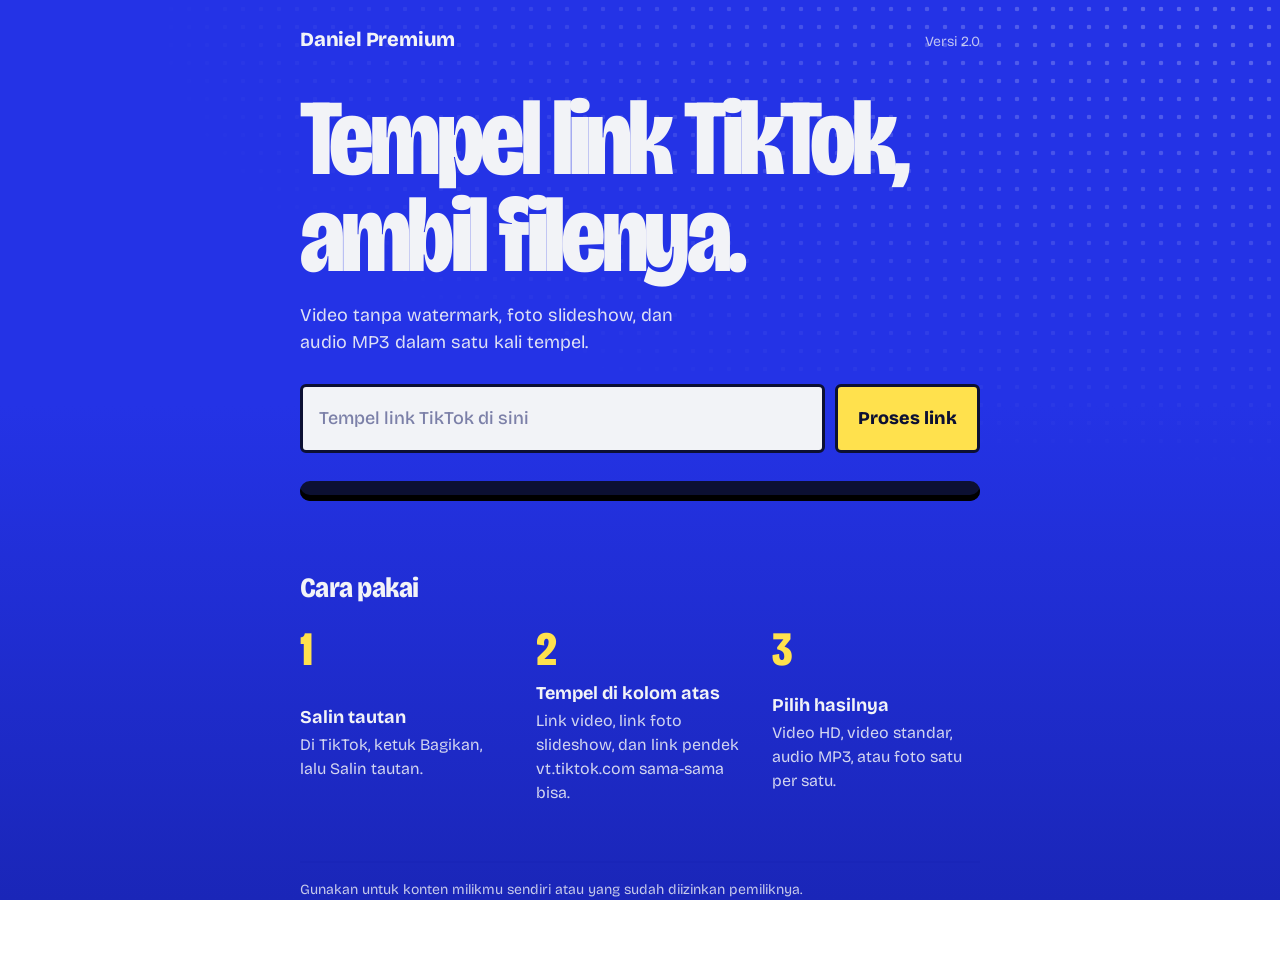
==== commit 9cd14b5c: "Add files via upload" ====
--- a/index.html
+++ b/index.html
@@ -1,1070 +1,314 @@
 <!DOCTYPE html>
 <html lang="id">
 <head>
-    <meta charset="UTF-8">
-    <meta name="viewport" content="width=device-width, initial-scale=1.0">
-    
-    <title>Daniel Premium — Space Edition TikTok Downloader</title>
-    <meta name="description" content="Daniel Premium adalah alat premium untuk mendownload video TikTok tanpa watermark, foto slideshow, dan audio MP3 dengan kualitas Ultra HD.">
-    
-    <link rel="preconnect" href="https://fonts.googleapis.com">
-    <link rel="preconnect" href="https://fonts.gstatic.com" crossorigin>
-    <link href="https://fonts.googleapis.com/css2?family=Plus+Jakarta+Sans:ital,wght@0,400;0,600;0,800;1,600&display=swap" rel="stylesheet">
-    
-    <link rel="stylesheet" href="https://cdnjs.cloudflare.com/ajax/libs/font-awesome/6.4.0/css/all.min.css">
-    
-    <script src="https://cdnjs.cloudflare.com/ajax/libs/gsap/3.12.2/gsap.min.js"></script>
-    
-    <script src="https://cdn.jsdelivr.net/npm/tsparticles-engine@2/tsparticles.engine.min.js"></script>
-    <script src="https://cdn.jsdelivr.net/npm/tsparticles-basic@2/tsparticles.basic.min.js"></script>
-    <script src="https://cdn.jsdelivr.net/npm/tsparticles-interaction-particles-links@2/tsparticles.interaction.particles.links.min.js"></script>
-    <script src="https://cdn.jsdelivr.net/npm/tsparticles-move-base@2/tsparticles.move.base.min.js"></script>
-    <script src="https://cdn.jsdelivr.net/npm/tsparticles-shape-circle@2/tsparticles.shape.circle.min.js"></script>
-    <script src="https://cdn.jsdelivr.net/npm/tsparticles-shape-square@2/tsparticles.shape.square.min.js"></script>
-    <script src="https://cdn.jsdelivr.net/npm/tsparticles-updater-color@2/tsparticles.updater.color.min.js"></script>
-    <script src="https://cdn.jsdelivr.net/npm/tsparticles-updater-opacity@2/tsparticles.updater.opacity.min.js"></script>
-    <script src="https://cdn.jsdelivr.net/npm/tsparticles-updater-size@2/tsparticles.updater.size.min.js"></script>
-    <script src="https://cdn.jsdelivr.net/npm/tsparticles@2/tsparticles.bundle.min.js"></script>
-
-    <style>
-        :root {
-            --bg-color: #F4F2EC;
-            --primary: #FFDE4D;
-            --secondary: #FF6B6B;
-            --accent: #4DECCA;
-            --dark: #000000;
-            --white: #FFFFFF;
-            --border-style: 4px solid var(--dark);
-            --shadow-style: 6px 6px 0px var(--dark);
-            --shadow-active: 2px 2px 0px var(--dark);
-        }
-
-        * {
-            box-sizing: border-box;
-            margin: 0;
-            padding: 0;
-            font-family: 'Plus Jakarta Sans', sans-serif;
-        }
-
-        body {
-            background-color: var(--bg-color);
-            color: var(--dark);
-            overflow-x: hidden;
-            position: relative;
-        }
-
-        #tsparticles {
-            position: fixed;
-            top: 0;
-            left: 0;
-            width: 100%;
-            height: 100%;
-            z-index: 0;
-            pointer-events: none;
-        }
-
-        .container {
-            max-width: 1100px;
-            margin: 0 auto;
-            padding: 20px;
-            position: relative;
-            z-index: 1;
-        }
-
-        /* --- NAVBAR --- */
-        nav {
-            background: var(--white);
-            border: var(--border-style);
-            box-shadow: var(--shadow-style);
-            padding: 15px 20px;
-            display: flex;
-            justify-content: space-between;
-            align-items: center;
-            margin-bottom: 40px;
-            flex-wrap: wrap;
-            gap: 15px;
-        }
-
-        .logo {
-            font-weight: 800;
-            font-size: 24px;
-            text-transform: uppercase;
-            letter-spacing: -1px;
-            display: flex;
-            align-items: center;
-            gap: 10px;
-        }
-
-        .logo-box {
-            background: var(--secondary);
-            width: 32px;
-            height: 32px;
-            border: 2px solid var(--dark);
-            display: inline-block;
-        }
-
-        .badge-premium {
-            font-weight: 800;
-            font-size: 14px;
-            text-transform: uppercase;
-            border: 2px solid #000;
-            padding: 6px 12px;
-            background: var(--primary);
-            white-space: nowrap;
-        }
-
-        /* --- HERO SECTION --- */
-        .hero {
-            text-align: center;
-            margin-bottom: 50px;
-            background: var(--primary);
-            border: var(--border-style);
-            box-shadow: var(--shadow-style);
-            padding: 60px 20px;
-            position: relative;
-            overflow: hidden;
-        }
-
-        .hero h1 {
-            font-size: clamp(32px, 5vw, 48px);
-            font-weight: 800;
-            text-transform: uppercase;
-            line-height: 1.1;
-            margin-bottom: 15px;
-            letter-spacing: -1px;
-        }
-
-        .hero p {
-            font-size: clamp(14px, 3vw, 18px);
-            font-weight: 600;
-            margin-bottom: 35px;
-            max-width: 600px;
-            margin-inline: auto;
-        }
-
-        /* --- FORM DOWNLOAD --- */
-        .downloader-form {
-            max-width: 750px;
-            margin: 0 auto;
-            display: flex;
-            gap: 15px;
-            flex-direction: column;
-        }
-
-        @media (min-width: 640px) {
-            .downloader-form {
-                flex-direction: row;
-            }
-        }
-
-        .input-group {
-            flex: 1;
-            position: relative;
-            display: flex;
-        }
-
-        .input-group i {
-            position: absolute;
-            left: 20px;
-            top: 50%;
-            transform: translateY(-50%);
-            font-size: 20px;
-            color: var(--dark);
-            z-index: 2;
-        }
-
-        .input-url {
-            width: 100%;
-            padding: 18px 20px 18px 55px;
-            font-size: 16px;
-            font-weight: 600;
-            border: var(--border-style);
-            box-shadow: 4px 4px 0px var(--dark);
-            outline: none;
-            background: var(--white);
-            transition: all 0.2s;
-        }
-
-        .input-url:focus {
-            box-shadow: 6px 6px 0px var(--secondary);
-            transform: translate(-2px, -2px);
-        }
-
-        .btn-submit {
-            background: var(--accent);
-            color: var(--dark);
-            border: var(--border-style);
-            padding: 18px 35px;
-            font-size: 16px;
-            font-weight: 800;
-            text-transform: uppercase;
-            cursor: pointer;
-            box-shadow: 4px 4px 0px var(--dark);
-            transition: all 0.1s ease;
-            display: flex;
-            align-items: center;
-            justify-content: center;
-            gap: 10px;
-            white-space: nowrap;
-        }
-
-        .btn-submit:hover {
-            transform: translate(-2px, -2px);
-            box-shadow: 6px 6px 0px var(--dark);
-        }
-
-        .btn-submit:active {
-            transform: translate(2px, 2px);
-            box-shadow: var(--shadow-active);
-        }
-
-        /* --- LOADING & ERROR STATE --- */
-        .loader {
-            display: none;
-            text-align: center;
-            font-weight: 800;
-            font-size: 16px;
-            padding: 20px;
-            background: var(--white);
-            border: var(--border-style);
-            box-shadow: var(--shadow-style);
-            margin-bottom: 40px;
-            animation: pulse 1.5s infinite;
-        }
-
-        @keyframes pulse {
-            0% { opacity: 0.7; transform: scale(0.99); }
-            50% { opacity: 1; transform: scale(1); }
-            100% { opacity: 0.7; transform: scale(0.99); }
-        }
-
-        .error-box {
-            display: none;
-            background: var(--secondary);
-            color: var(--white);
-            border: var(--border-style);
-            box-shadow: var(--shadow-style);
-            padding: 20px;
-            font-weight: 800;
-            margin-bottom: 40px;
-            text-align: center;
-        }
-
-        /* --- RESULT CARD --- */
-        .result-container {
-            display: none;
-            margin-bottom: 50px;
-        }
-
-        .section-title {
-            font-size: clamp(20px, 4vw, 28px);
-            font-weight: 800;
-            text-transform: uppercase;
-            margin-bottom: 25px;
-            display: inline-block;
-            background: var(--accent);
-            padding: 8px 20px;
-            border: var(--border-style);
-            box-shadow: 4px 4px 0px var(--dark);
-        }
-
-        .result-card {
-            background: var(--white);
-            border: var(--border-style);
-            box-shadow: var(--shadow-style);
-            padding: 20px;
-            display: grid;
-            grid-template-columns: 1fr;
-            gap: 25px;
-        }
-
-        @media (min-width: 800px) {
-            .result-card {
-                padding: 30px;
-                grid-template-columns: 320px 1fr;
-                gap: 40px;
-            }
-        }
-
-        .result-left {
-            display: flex;
-            flex-direction: column;
-            gap: 15px;
-        }
-
-        /* --- SLIDER & THUMBNAIL CSS --- */
-        .thumb-preview {
-            width: 100%;
-            height: auto;
-            aspect-ratio: 4/5;
-            object-fit: cover;
-            border: var(--border-style);
-            box-shadow: 4px 4px 0px var(--dark);
-        }
-
-        .slider-container {
-            position: relative;
-            width: 100%;
-            aspect-ratio: 4/5;
-            border: var(--border-style);
-            box-shadow: 4px 4px 0px var(--dark);
-            overflow: hidden;
-            background: #000;
-        }
-
-        .slider-wrapper {
-            display: flex;
-            height: 100%;
-            transition: transform 0.3s ease-in-out;
-        }
-
-        .slider-slide {
-            min-width: 100%;
-            height: 100%;
-            display: flex;
-            justify-content: center;
-            align-items: center;
-            background: var(--bg-color);
-        }
-
-        .slider-slide img {
-            width: 100%;
-            height: 100%;
-            object-fit: contain; /* Menjaga foto agar tidak terpotong */
-        }
-
-        .slider-btn {
-            position: absolute;
-            top: 50%;
-            transform: translateY(-50%);
-            background: var(--primary);
-            border: 2px solid var(--dark);
-            width: 35px;
-            height: 35px;
-            display: flex;
-            align-items: center;
-            justify-content: center;
-            cursor: pointer;
-            z-index: 10;
-            box-shadow: 2px 2px 0px var(--dark);
-            transition: all 0.1s;
-        }
-
-        .slider-btn:active {
-            box-shadow: 0px 0px 0px var(--dark);
-            transform: translateY(-50%) translate(2px, 2px);
-        }
-
-        .slider-btn.left { left: 10px; }
-        .slider-btn.right { right: 10px; }
-
-        .slide-indicator {
-            position: absolute;
-            bottom: 10px;
-            right: 10px;
-            background: var(--accent);
-            border: 2px solid var(--dark);
-            padding: 4px 10px;
-            font-size: 12px;
-            font-weight: 800;
-            z-index: 10;
-        }
-
-        .uploader-info {
-            border: var(--border-style);
-            padding: 12px;
-            background: var(--bg-color);
-            display: flex;
-            align-items: center;
-            gap: 12px;
-            overflow: hidden;
-        }
-
-        .uploader-avatar {
-            width: 45px;
-            height: 45px;
-            border-radius: 50%;
-            border: 2px solid var(--dark);
-            flex-shrink: 0;
-        }
-
-        .uploader-name {
-            overflow: hidden;
-        }
-
-        .uploader-name h4 {
-            font-weight: 800;
-            font-size: 16px;
-            white-space: nowrap;
-            overflow: hidden;
-            text-overflow: ellipsis;
-        }
-
-        .uploader-name p {
-            font-size: 13px;
-            font-weight: 600;
-            color: #555;
-            white-space: nowrap;
-            overflow: hidden;
-            text-overflow: ellipsis;
-        }
-
-        .result-right {
-            display: flex;
-            flex-direction: column;
-            gap: 20px;
-        }
-
-        .video-desc {
-            font-size: 15px;
-            font-weight: 600;
-            line-height: 1.6;
-            padding: 15px;
-            border: var(--border-style);
-            background: #FFF;
-            word-break: break-word;
-            max-height: 150px;
-            overflow-y: auto;
-        }
-
-        /* Stats Grid */
-        .stats-grid {
-            display: grid;
-            grid-template-columns: repeat(2, 1fr);
-            gap: 10px;
-        }
-
-        @media (min-width: 500px) {
-            .stats-grid {
-                grid-template-columns: repeat(4, 1fr);
-            }
-        }
-
-        .stat-item {
-            background: var(--bg-color);
-            border: 2px solid var(--dark);
-            padding: 12px 10px;
-            text-align: center;
-            font-weight: 800;
-            font-size: 14px;
-            display: flex;
-            flex-direction: column;
-            align-items: center;
-            gap: 5px;
-        }
-
-        .stat-item i {
-            color: var(--secondary);
-            font-size: 18px;
-        }
-
-        /* Action Buttons */
-        .download-actions {
-            display: flex;
-            flex-direction: column;
-            gap: 12px;
-        }
-
-        .btn-download {
-            width: 100%;
-            padding: 16px;
-            font-size: 15px;
-            font-weight: 800;
-            text-transform: uppercase;
-            text-align: center;
-            text-decoration: none;
-            color: var(--dark);
-            border: var(--border-style);
-            box-shadow: 4px 4px 0px var(--dark);
-            transition: all 0.1s;
-            display: flex;
-            justify-content: center;
-            align-items: center;
-            gap: 10px;
-            cursor: pointer;
-        }
-
-        .btn-download:hover {
-            transform: translate(-2px, -2px);
-            box-shadow: 6px 6px 0px var(--dark);
-        }
-
-        .btn-download:active {
-            transform: translate(2px, 2px);
-            box-shadow: 2px 2px 0px var(--dark);
-        }
-
-        .btn-download:disabled {
-            opacity: 0.7;
-            cursor: not-allowed;
-            transform: none;
-            box-shadow: 4px 4px 0px var(--dark);
-        }
-
-        .btn-download.premium-hd { background: var(--primary); }
-        .btn-download.regular { background: var(--accent); }
-        .btn-download.audio { background: #BFF6C3; }
-        .btn-download.photo { background: #FFC4C4; }
-        .btn-download.photo-all { background: var(--secondary); color: var(--white); }
-
-        /* --- BENEFITS & FOOTER (Tetap Sama) --- */
-        .benefits-grid { display: grid; grid-template-columns: 1fr; gap: 20px; margin-bottom: 60px; }
-        @media (min-width: 768px) { .benefits-grid { grid-template-columns: repeat(3, 1fr); } }
-        .benefit-card { background: var(--white); border: var(--border-style); box-shadow: var(--shadow-style); padding: 30px 20px; transition: transform 0.2s ease; }
-        .benefit-card:hover { transform: translateY(-5px); }
-        .benefit-card .icon-wrap { width: 55px; height: 55px; background: var(--primary); border: 2px solid var(--dark); display: flex; align-items: center; justify-content: center; font-size: 24px; margin-bottom: 20px; box-shadow: 3px 3px 0px var(--dark); }
-        .benefit-card h3 { font-size: 18px; font-weight: 800; text-transform: uppercase; margin-bottom: 12px; }
-        .benefit-card p { font-size: 14px; font-weight: 600; color: #444; line-height: 1.6; }
-
-        .dev-wrapper { background: var(--white); border: var(--border-style); box-shadow: var(--shadow-style); padding: 30px; margin-bottom: 60px; }
-        .dev-profile { display: flex; flex-direction: column; gap: 25px; }
-        @media (min-width: 768px) { .dev-profile { flex-direction: row; align-items: flex-start; padding: 10px; } }
-        .dev-avatar { width: 100px; height: 100px; background: var(--secondary); border: var(--border-style); box-shadow: 4px 4px 0px var(--dark); display: flex; align-items: center; justify-content: center; font-size: 45px; color: var(--white); flex-shrink: 0; }
-        .dev-bio h2 { font-size: 24px; font-weight: 800; text-transform: uppercase; margin-bottom: 10px; }
-        .dev-bio p { font-size: 15px; font-weight: 600; color: #444; margin-bottom: 20px; line-height: 1.6; max-width: 700px; }
-        
-        .social-links { display: flex; gap: 15px; flex-wrap: wrap; }
-        .social-btn { text-decoration: none; color: var(--dark); font-weight: 800; text-transform: uppercase; font-size: 13px; padding: 12px 18px; border: var(--border-style); box-shadow: 4px 4px 0px var(--dark); transition: all 0.1s; display: flex; align-items: center; gap: 8px; }
-        .social-btn:hover { transform: translate(-2px, -2px); box-shadow: 6px 6px 0px var(--dark); }
-        .social-btn:active { transform: translate(2px, 2px); box-shadow: 2px 2px 0px var(--dark); }
-        .social-btn.wa { background: #25D366; color: var(--dark); }
-        .social-btn.tiktok { background: #000000; color: white; border-color: #000; }
-        .social-btn.tg { background: #0088cc; color: white; border-color: #000; }
-
-        footer { text-align: center; padding: 30px; border-top: var(--border-style); font-weight: 800; font-size: 14px; text-transform: uppercase; letter-spacing: 1px; margin-top: 40px; background: var(--white); box-shadow: 0px -4px 0px var(--dark); }
-
-
-        /* === DANIEL PREMIUM / CYBERPUNK UI REFRESH === */
-        :root {
-            --bg-color:#070914; --primary:#111a31; --secondary:#ff3cac;
-            --accent:#00f5d4; --dark:#eafaff; --white:#10182b;
-            --border-style:1px solid rgba(0,245,212,.38);
-            --shadow-style:0 0 28px rgba(0,245,212,.10);
-            --shadow-active:0 0 16px rgba(255,60,172,.35);
-        }
-        html { scroll-behavior:smooth; }
-        body { color:#eafaff; background:#070914; background-image:linear-gradient(rgba(0,245,212,.045) 1px,transparent 1px),linear-gradient(90deg,rgba(0,245,212,.045) 1px,transparent 1px),radial-gradient(ellipse at 15% 5%,rgba(0,245,212,.13),transparent 35%),radial-gradient(ellipse at 85% 35%,rgba(255,60,172,.12),transparent 36%); background-size:32px 32px,32px 32px,auto,auto; }
-        body:before { content:""; position:fixed; inset:0; pointer-events:none; z-index:5; opacity:.12; background:repeating-linear-gradient(0deg,transparent 0 3px,rgba(255,255,255,.06) 4px); }
-        #tsparticles { opacity:.55; }
-        .container { max-width:1160px; padding:24px 20px 40px; }
-        nav,.hero,.result-card,.benefit-card,.dev-wrapper,.loader,.error-box { background:rgba(13,21,40,.88); border:1px solid rgba(0,245,212,.35); border-radius:18px; box-shadow:0 0 0 1px rgba(255,60,172,.08),0 16px 50px rgba(0,0,0,.35),0 0 26px rgba(0,245,212,.08); backdrop-filter:blur(14px); }
-        nav { padding:16px 20px; margin-bottom:34px; }
-        .logo { color:#f4fbff; font-size:23px; letter-spacing:1px; gap:10px; text-shadow:0 0 18px rgba(0,245,212,.25); }
-        .logo-box { width:30px;height:30px;border:1px solid var(--accent);border-radius:8px;background:linear-gradient(135deg,var(--accent),#176cff);box-shadow:0 0 18px rgba(0,245,212,.55); }
-        .brand-premium { font-size:10px; letter-spacing:2px; color:#ff70c5; border:1px solid rgba(255,60,172,.65); background:rgba(255,60,172,.10); border-radius:5px; padding:6px 8px; }
-        .badge-premium { color:#061016; background:linear-gradient(90deg,#00f5d4,#66f7ff); border:0; border-radius:6px; font-size:11px; letter-spacing:1.4px; box-shadow:0 0 20px rgba(0,245,212,.3); }
-        .hero { padding:clamp(34px,7vw,76px) 22px; margin-bottom:46px; background:linear-gradient(145deg,rgba(17,30,57,.96),rgba(12,15,32,.96)); position:relative; }
-        .hero:before { content:"SYSTEM ONLINE // SECURE MEDIA EXTRACTION"; display:inline-block; color:var(--accent); font-size:10px; letter-spacing:2px; margin-bottom:24px; padding:8px 12px; border:1px solid rgba(0,245,212,.25); border-radius:4px; background:rgba(0,245,212,.06); }
-        .hero h1 { color:#f5fbff; letter-spacing:-1.8px; text-shadow:0 0 24px rgba(0,245,212,.2); }
-        .hero h1 span,.hero h1 strong { color:var(--accent); }
-        .hero p { color:#a9bfd1; font-weight:400; line-height:1.8; }
-        .input-url { color:#eafaff; background:#080e1c; border:1px solid rgba(0,245,212,.42); border-radius:9px; box-shadow:inset 0 0 18px rgba(0,245,212,.04); }
-        .input-url::placeholder { color:#71869a; }
-        .input-group i { color:var(--accent); }
-        .input-url:focus { border-color:var(--secondary); box-shadow:0 0 0 3px rgba(255,60,172,.12),0 0 24px rgba(255,60,172,.15); transform:none; }
-        .btn-submit { color:#041016; background:linear-gradient(100deg,#00f5d4,#69e9ff); border:0; border-radius:9px; box-shadow:0 0 22px rgba(0,245,212,.24); }
-        .btn-submit:hover,.btn-download:hover,.social-btn:hover { transform:translateY(-2px); box-shadow:0 0 26px rgba(0,245,212,.28); }
-        .btn-submit:active,.btn-download:active { transform:translateY(1px); }
-        .section-title { color:#eafaff; background:rgba(0,245,212,.08); border:1px solid rgba(0,245,212,.38); border-radius:7px; box-shadow:none; font-size:13px; letter-spacing:1.8px; }
-        .result-card { padding:clamp(16px,3vw,30px); }
-        .thumb-preview,.slider-container { border:1px solid rgba(0,245,212,.38); border-radius:12px; box-shadow:none; }
-        .slider-slide { background:#080e1c; }
-        .slider-btn { background:#10243a; color:var(--accent); border:1px solid var(--accent); border-radius:7px; box-shadow:none; }
-        .slide-indicator { color:#061016; background:var(--accent); border:0; border-radius:4px; }
-        .uploader-info,.video-desc,.stat-item { color:#eafaff; background:#0b1426; border:1px solid rgba(0,245,212,.22); border-radius:9px; }
-        .uploader-name p,.benefit-card p,.dev-bio p { color:#9bb0c4; }
-        .stat-item { font-size:12px; }
-        .stat-item i { color:#ff70c5; }
-        .btn-download { color:#eafaff; border:1px solid rgba(0,245,212,.38); border-radius:8px; box-shadow:none; }
-        .btn-download.premium-hd { background:linear-gradient(90deg,rgba(0,245,212,.2),rgba(0,245,212,.08)); }
-        .btn-download.regular { background:rgba(54,121,255,.18); }
-        .btn-download.audio { background:rgba(255,60,172,.13); }
-        .btn-download.photo { background:rgba(255,194,75,.13); }
-        .btn-download.photo-all { background:rgba(255,60,172,.2); }
-        .benefits-grid { gap:16px; }
-        .benefit-card { padding:25px 22px; }
-        .benefit-card .icon-wrap { color:var(--accent); background:rgba(0,245,212,.09); border:1px solid rgba(0,245,212,.4); border-radius:10px; box-shadow:none; }
-        .benefit-card h3,.dev-bio h2 { color:#f2faff; letter-spacing:.5px; }
-        .dev-wrapper { padding:clamp(20px,4vw,34px); }
-        .dev-avatar { color:var(--accent); background:linear-gradient(145deg,#102c42,#17152f); border:1px solid var(--accent); border-radius:14px; box-shadow:0 0 24px rgba(0,245,212,.15); }
-        .social-btn { color:#eafaff; border:1px solid rgba(0,245,212,.38); border-radius:7px; box-shadow:none; }
-        .social-btn.tiktok { background:#111827; border-color:#ff70c5; }
-        .social-btn.tg { background:#10243a; border-color:#3dbdff; }
-        footer { color:#8198ad; background:transparent; border-top:1px solid rgba(0,245,212,.22); font-size:11px; letter-spacing:2px; }
-        .loader { color:var(--accent); }
-        .error-box { color:#ff9bd7; background:rgba(75,14,48,.8); border-color:rgba(255,60,172,.5); }
-        @media(max-width:520px) { .container{padding:15px 13px 30px}.hero{border-radius:14px}.hero h1{font-size:clamp(29px,9vw,42px)}nav{border-radius:12px}.badge-premium{font-size:9px;padding:6px 8px}.logo{font-size:20px} }
-
-    
-
-        /* === DANIELWORST: CALM SPACE THEME === */
-        :root {
-          --bg-color:#070b1b; --primary:#111a35; --secondary:#8b7cff;
-          --accent:#58d9ff; --dark:#eaf2ff; --white:#111a30;
-          --border-style:1px solid rgba(142,174,255,.20);
-          --shadow-style:0 18px 55px rgba(0,0,0,.32);
-          --shadow-active:0 8px 24px rgba(0,0,0,.25);
-        }
-        html { scroll-behavior:smooth; }
-        body {
-          color:#eaf2ff;
-          background:
-            radial-gradient(ellipse at 18% 12%,rgba(64,91,180,.22),transparent 34%),
-            radial-gradient(ellipse at 84% 38%,rgba(116,69,180,.16),transparent 30%),
-            linear-gradient(180deg,#070b1b 0%,#0b1230 55%,#080d20 100%);
-          min-height:100vh;
-        }
-        body::before {
-          content:""; position:fixed; inset:0; z-index:0; pointer-events:none;
-          opacity:.55;
-          background-image:
-            radial-gradient(1px 1px at 8% 14%,#fff 98%,transparent),
-            radial-gradient(1.5px 1.5px at 22% 72%,#b9dfff 98%,transparent),
-            radial-gradient(1px 1px at 43% 31%,#fff 98%,transparent),
-            radial-gradient(1.5px 1.5px at 67% 18%,#fff 98%,transparent),
-            radial-gradient(1px 1px at 82% 64%,#c8d5ff 98%,transparent),
-            radial-gradient(1px 1px at 94% 38%,#fff 98%,transparent),
-            radial-gradient(1px 1px at 56% 86%,#fff 98%,transparent);
-          background-size:310px 270px;
-          animation:star-drift 55s linear infinite;
-        }
-        body::after {
-          content:"🚀"; position:fixed; right:5%; bottom:7%; z-index:0;
-          font-size:clamp(28px,5vw,48px); pointer-events:none;
-          filter:drop-shadow(0 0 16px rgba(88,217,255,.45));
-          animation:rocket-float 7s ease-in-out infinite;
-          opacity:.78;
-        }
-        @keyframes star-drift { from{background-position:0 0} to{background-position:0 270px} }
-        @keyframes rocket-float { 0%,100%{transform:translate(0,0) rotate(-12deg)} 50%{transform:translate(-12px,-20px) rotate(-5deg)} }
-        .container { max-width:1080px; padding:24px; }
-        nav,.hero,.result-card,.loader,.error-box,.section-title,.uploader-info,
-        .download-options,.benefit-card,.contact-card {
-          border:1px solid rgba(150,180,255,.20) !important;
-          border-radius:22px; box-shadow:var(--shadow-style);
-        }
-        nav {
-          background:rgba(14,23,49,.82); backdrop-filter:blur(18px);
-          padding:17px 22px; margin-bottom:34px;
-        }
-        .logo { color:#f2f6ff; letter-spacing:.2px; }
-        .logo-box {
-          border:0; border-radius:11px;
-          background:linear-gradient(135deg,#59dcff,#8878ff);
-          box-shadow:0 0 24px rgba(88,217,255,.28);
-        }
-        .badge-premium {
-          color:#dceaff; background:rgba(117,131,255,.15);
-          border:1px solid rgba(130,157,255,.35); border-radius:999px;
-          padding:8px 14px; letter-spacing:1px;
-        }
-        .hero {
-          color:#f3f6ff; text-align:center; margin-bottom:38px;
-          padding:clamp(38px,7vw,72px) 22px;
-          background:
-            radial-gradient(circle at 12% 15%,rgba(87,216,255,.16),transparent 25%),
-            radial-gradient(circle at 88% 80%,rgba(143,111,255,.18),transparent 30%),
-            linear-gradient(145deg,rgba(18,30,65,.96),rgba(12,19,43,.96));
-          overflow:hidden;
-        }
-        .hero::before {
-          content:""; position:absolute; width:170px; height:170px; right:-48px; top:-65px;
-          border-radius:50%; background:radial-gradient(circle at 32% 30%,#e4c7ff,#8a75d9 38%,#39346f 72%);
-          box-shadow:0 0 45px rgba(151,119,255,.25); opacity:.55;
-        }
-        .hero::after {
-          content:""; position:absolute; width:90px; height:90px; left:-28px; bottom:-35px;
-          border-radius:50%; background:radial-gradient(circle at 30% 28%,#b4f4ff,#3988b9 48%,#17345d 78%);
-          box-shadow:0 0 35px rgba(88,217,255,.2); opacity:.5;
-        }
-        .hero h1 { color:#f4f7ff; text-shadow:0 5px 30px rgba(88,217,255,.18); position:relative; }
-        .hero p { color:#b9c8e8; font-weight:400; line-height:1.7; position:relative; }
-        .downloader-form { position:relative; z-index:2; }
-        .input-url {
-          color:#f1f5ff; background:rgba(5,11,27,.88);
-          border:1px solid rgba(144,176,255,.32); border-radius:14px;
-          box-shadow:0 8px 24px rgba(0,0,0,.2);
-        }
-        .input-group i { color:#7edfff; }
-        .input-url::placeholder { color:#8291b3; }
-        .input-url:focus { border-color:#58d9ff; box-shadow:0 0 0 3px rgba(88,217,255,.12); transform:none; }
-        .btn-submit {
-          color:#071326; border:0; border-radius:14px;
-          background:linear-gradient(110deg,#69e3ff,#8da4ff);
-          box-shadow:0 8px 25px rgba(68,174,255,.22);
-        }
-        .btn-submit:hover { transform:translateY(-2px); box-shadow:0 12px 30px rgba(68,174,255,.32); }
-        .btn-submit:active { transform:translateY(0); }
-        .loader,.result-card { color:#eaf2ff; background:rgba(15,25,53,.92); }
-        .error-box { color:#fff; background:#6f294d; }
-        .section-title { color:#dff7ff; background:rgba(77,157,226,.14); padding:10px 18px; }
-        .result-card { backdrop-filter:blur(14px); }
-        .thumb-preview,.slider-container { border:1px solid rgba(150,180,255,.25); border-radius:16px; box-shadow:none; }
-        .uploader-info { background:rgba(5,12,29,.65); }
-        .uploader-name h4,.uploader-name p { color:#eaf2ff; }
-        .slider-slide { background:#080e20; }
-        .slider-btn,.slide-indicator { border:1px solid rgba(150,180,255,.3); border-radius:10px; }
-        a { color:#83dfff; }
-        @media(max-width:640px) {
-          .container { padding:15px; }
-          nav { margin-bottom:22px; }
-          .hero { border-radius:19px; }
-          body::after { right:3%; bottom:3%; opacity:.48; }
-        }
-        @media(prefers-reduced-motion:reduce) {
-          *,*::before,*::after { animation:none !important; scroll-behavior:auto !important; }
-        }
-
-    </style>
+<meta charset="UTF-8">
+<meta name="viewport" content="width=device-width, initial-scale=1">
+<meta name="theme-color" content="#2433e6">
+<title>Daniel Premium – Unduh video TikTok tanpa watermark</title>
+<meta name="description" content="Tempel link TikTok, lalu unduh video tanpa watermark, foto slideshow, atau audio MP3.">
+<link rel="preconnect" href="https://fonts.googleapis.com">
+<link rel="preconnect" href="https://fonts.gstatic.com" crossorigin>
+<link href="https://fonts.googleapis.com/css2?family=Bricolage+Grotesque:opsz,wdth,wght@12..96,75..100,300..800&family=Courier+Prime:wght@400;700&display=swap" rel="stylesheet">
+<style>
+:root{
+  --blue:#2433e6; --blue-deep:#1a26b8; --ink:#0c1033; --paper:#f2f3f7;
+  --hi:#ffe14d; --mute:#5a5f8c;
+  --display:"Bricolage Grotesque","Helvetica Neue",Arial,sans-serif;
+  --print:"Courier Prime","Courier New",monospace;
+}
+*,*::before,*::after{box-sizing:border-box}
+html{-webkit-text-size-adjust:100%}
+body{margin:0;background:var(--blue);color:var(--paper);font-family:var(--display);font-size:1rem;line-height:1.5;min-height:100vh}
+button,input{font:inherit;color:inherit}
+:focus-visible{outline:3px solid var(--hi);outline-offset:3px}
+.wrap{position:relative;z-index:1;max-width:720px;margin:0 auto;padding:20px 20px 56px}
+
+/* latar: titik halftone ala cetak risograf, makin pudar ke bawah */
+body{background:linear-gradient(180deg,var(--blue) 0%,var(--blue) 45%,var(--blue-deep) 100%) fixed}
+body::before{content:"";position:fixed;inset:0;z-index:0;pointer-events:none;
+  background:radial-gradient(circle,rgba(255,255,255,.28) 2px,transparent 2.6px) 0 0/18px 18px;
+  -webkit-mask-image:radial-gradient(120% 70% at 100% 0%,#000 0%,rgba(0,0,0,.35) 45%,transparent 75%);
+  mask-image:radial-gradient(120% 70% at 100% 0%,#000 0%,rgba(0,0,0,.35) 45%,transparent 75%)}
+
+/* header */
+.top{display:flex;justify-content:space-between;align-items:baseline;padding:4px 0 36px}
+.brand{font-weight:800;font-size:1.25rem;letter-spacing:-.01em}
+.ver{font-size:.875rem;opacity:.75}
+
+/* hero */
+h1{margin:0 0 18px;font-weight:800;font-variation-settings:"wdth" 78;font-size:clamp(3rem,15vw,6.75rem);line-height:.9;letter-spacing:-.035em}
+.lead{margin:0 0 28px;max-width:34ch;font-size:1.125rem;opacity:.9}
+
+.form{display:flex;flex-direction:column;gap:10px}
+.field{width:100%;padding:18px 16px;border:3px solid var(--ink);border-radius:6px;background:var(--paper);color:var(--ink);font-size:1.125rem;font-weight:500}
+.field::placeholder{color:#7c80a8}
+.go{padding:17px 20px;border:3px solid var(--ink);border-radius:6px;background:var(--hi);color:var(--ink);font-weight:800;font-size:1.125rem;cursor:pointer;transition:transform .12s}
+.go:active{transform:translateY(2px)}
+.go:disabled{opacity:.6;cursor:wait}
+@media(min-width:560px){.form{flex-direction:row}.go{flex:none}}
+
+.status{min-height:0}
+.loader,.error{display:none;margin-top:16px;padding:14px 16px;border-radius:6px;font-weight:600}
+.loader{background:var(--blue-deep)}
+.error{background:var(--ink);color:var(--hi)}
+
+/* printer slot + receipt */
+.slot{height:20px;margin-top:28px;border-radius:10px;background:var(--ink);position:relative;z-index:2;box-shadow:inset 0 -6px 0 #000}
+.printer{overflow:hidden;padding:0 14px 14px;margin-top:-4px}
+.result{display:none}
+.receipt{position:relative;background:var(--paper);color:var(--ink);font-family:var(--print);padding:22px 18px 26px;margin-bottom:12px}
+.receipt::after{content:"";position:absolute;left:0;right:0;bottom:-11px;height:12px;
+  background:linear-gradient(135deg,var(--paper) 25%,transparent 25%) -6px 0/12px 12px,
+             linear-gradient(225deg,var(--paper) 25%,transparent 25%) -6px 0/12px 12px}
+.print .receipt{animation:feed 1.3s steps(18,end)}
+@keyframes feed{from{transform:translateY(-110%)}to{transform:none}}
+
+.r-head{text-align:center;padding-bottom:14px;border-bottom:2px dashed var(--ink)}
+.r-head b{display:block;font-family:var(--display);font-weight:800;font-size:1.5rem;letter-spacing:-.01em}
+.r-head span{font-size:.875rem;color:var(--mute)}
+.r-body{padding:16px 0;border-bottom:2px dashed var(--ink)}
+.thumb,.slider{display:block;width:100%;max-width:300px;margin:0 auto 16px;aspect-ratio:9/16;max-height:420px;background:var(--ink);border-radius:4px;overflow:hidden}
+.thumb{object-fit:cover}
+.slider{position:relative;aspect-ratio:3/4}
+.track{display:flex;height:100%;transition:transform .25s}
+.slide{min-width:100%;height:100%}
+.slide img{width:100%;height:100%;object-fit:cover;display:block}
+.nav{position:absolute;top:50%;width:40px;height:40px;margin-top:-20px;border:0;border-radius:50%;background:var(--ink);color:var(--paper);font-size:1.5rem;line-height:1;cursor:pointer}
+.nav:disabled{opacity:.3;cursor:default}
+.nav.l{left:8px}.nav.r{right:8px}
+.count{position:absolute;bottom:8px;left:50%;transform:translateX(-50%);padding:2px 10px;border-radius:99px;background:var(--ink);color:var(--paper);font-size:.8125rem}
+.who{display:flex;align-items:center;gap:10px;margin-bottom:10px}
+.who img{width:40px;height:40px;border-radius:50%;object-fit:cover;background:var(--ink)}
+.who b{display:block;font-family:var(--display);font-weight:700;line-height:1.2}
+.who span{font-size:.875rem;color:var(--mute)}
+.desc{margin:0 0 14px;font-size:.9375rem;display:-webkit-box;-webkit-line-clamp:3;-webkit-box-orient:vertical;overflow:hidden;word-break:break-word}
+.row{display:flex;align-items:baseline;gap:8px;font-size:.9375rem}
+.row i{flex:1;border-bottom:2px dotted var(--mute);opacity:.5;transform:translateY(-3px)}
+.acts{display:grid;gap:10px;padding-top:16px}
+.dl{display:none;align-items:center;justify-content:space-between;width:100%;padding:14px 14px;border:2px solid var(--ink);border-radius:4px;background:transparent;color:var(--ink);font-family:var(--display);font-weight:700;font-size:1rem;text-align:left;cursor:pointer}
+.dl.main{background:var(--ink);color:var(--paper)}
+.dl:disabled{opacity:.6;cursor:wait}
+
+/* how to */
+.how{margin-top:56px}
+.how h2{margin:0 0 20px;font-weight:800;font-size:1.75rem;letter-spacing:-.02em;font-variation-settings:"wdth" 85}
+.how ol{list-style:none;margin:0;padding:0;display:grid;gap:22px}
+.how li{display:grid;grid-template-columns:3.2rem 1fr;align-items:start}
+.how li::before{counter-increment:s;content:counter(s);font-weight:800;font-size:3rem;line-height:.85;font-variation-settings:"wdth" 75;color:var(--hi)}
+.how ol{counter-reset:s}
+.how h3{margin:0 0 2px;font-size:1.125rem;font-weight:700}
+.how p{margin:0;opacity:.85;max-width:44ch}
+@media(min-width:640px){.how ol{grid-template-columns:repeat(3,1fr);gap:28px}.how li{grid-template-columns:1fr}.how li::before{margin-bottom:10px}}
+
+footer{margin-top:56px;padding-top:16px;border-top:2px solid var(--blue-deep);font-size:.875rem;opacity:.8}
+
+@media(prefers-reduced-motion:reduce){*,*::before,*::after{animation:none!important;transition:none!important}}
+</style>
 </head>
 <body>
-    <div id="tsparticles"></div>
-
-    <div class="container">
-        <nav class="animate-item">
-            <div class="logo">
-                <span class="logo-box"></span> <span>Daniel</span><span class="brand-premium">PREMIUM</span>
+<div class="wrap">
+
+  <header class="top">
+    <span class="brand">Daniel Premium</span>
+    <span class="ver">Versi 2.0</span>
+  </header>
+
+  <main>
+    <h1>Tempel link TikTok, ambil filenya.</h1>
+    <p class="lead">Video tanpa watermark, foto slideshow, dan audio MP3 dalam satu kali tempel.</p>
+
+    <form id="scrapeForm" class="form" onsubmit="handleDownload(event)">
+      <input id="tiktokUrl" class="field" type="url" inputmode="url" autocomplete="off" placeholder="Tempel link TikTok di sini" aria-label="Link TikTok" required>
+      <button type="submit" class="go">Proses link</button>
+    </form>
+
+    <div class="status" aria-live="polite">
+      <div id="loader" class="loader">Memproses link…</div>
+      <div id="errorBox" class="error" role="alert"></div>
+    </div>
+
+    <div class="slot" aria-hidden="true"></div>
+    <div class="printer">
+      <section id="resultContainer" class="result" aria-label="Hasil">
+        <div class="receipt">
+          <div class="r-head">
+            <b>Daniel Premium</b>
+            <span>Link berhasil diproses</span>
+          </div>
+
+          <div class="r-body">
+            <img id="resThumb" class="thumb" src="" alt="Pratinjau video">
+
+            <div id="photoSliderContainer" class="slider" style="display:none">
+              <div id="sliderWrapper" class="track"></div>
+              <button id="prevSlide" class="nav l" type="button" aria-label="Foto sebelumnya">‹</button>
+              <button id="nextSlide" class="nav r" type="button" aria-label="Foto berikutnya">›</button>
+              <div id="slideIndicator" class="count">1 / 1</div>
             </div>
-            <div class="badge-premium">
-                PREMIUM V2.0
+
+            <div class="who">
+              <img id="resAvatar" src="" alt="">
+              <div>
+                <b id="resNickname">-</b>
+                <span id="resUsername">@-</span>
+              </div>
             </div>
-        </nav>
-
-        <section class="hero animate-item">
-            <h1>TikTok Downloader<br>Super Premium</h1>
-            <p>Download video, slideshow foto, dan audio MP3 TikTok secara instan dengan resolusi tertinggi tanpa watermark.</p>
-            
-            <form id="scrapeForm" class="downloader-form" onsubmit="handleDownload(event)">
-                <div class="input-group">
-                    <i class="fa-solid fa-link"></i>
-                    <input type="url" id="tiktokUrl" class="input-url" placeholder="Tempel URL video atau foto TikTok di sini..." required>
-                </div>
-                <button type="submit" class="btn-submit">
-                    <i class="fa-solid fa-bolt"></i> Proses
-                </button>
-            </form>
-        </section>
-
-        <div id="loader" class="loader">
-            <i class="fa-solid fa-circle-notch fa-spin"></i> SEDANG MEMPROSES URL, MOHON TUNGGU...
+            <p id="resDesc" class="desc"></p>
+
+            <div class="row"><span>Suka</span><i></i><b id="statLike">0</b></div>
+            <div class="row"><span>Komentar</span><i></i><b id="statComment">0</b></div>
+            <div class="row"><span>Dibagikan</span><i></i><b id="statShare">0</b></div>
+            <div class="row"><span>Ditonton</span><i></i><b id="statPlay">0</b></div>
+          </div>
+
+          <div class="acts">
+            <button id="btnHd" class="dl main" type="button">Unduh video HD</button>
+            <button id="btnRegular" class="dl" type="button">Unduh video standar</button>
+            <button id="btnActivePhoto" class="dl main" type="button" style="display:none">Unduh foto ini (<span id="photoCounterBtn">1</span>)</button>
+            <button id="btnAudio" class="dl" type="button">Unduh audio MP3</button>
+          </div>
         </div>
-        <div id="errorBox" class="error-box"></div>
-
-        <section id="resultContainer" class="result-container">
-            <h2 class="section-title">Hasil Scraping</h2>
-            <div class="result-card">
-                <div class="result-left">
-                    <img id="resThumb" class="thumb-preview" src="" alt="Thumbnail Video">
-                    
-                    <div id="photoSliderContainer" class="slider-container" style="display:none;">
-                        <div id="sliderWrapper" class="slider-wrapper">
-                            </div>
-                        <button id="prevSlide" class="slider-btn left" type="button"><i class="fa-solid fa-chevron-left"></i></button>
-                        <button id="nextSlide" class="slider-btn right" type="button"><i class="fa-solid fa-chevron-right"></i></button>
-                        <div id="slideIndicator" class="slide-indicator">1 / 1</div>
-                    </div>
-
-                    <div class="uploader-info">
-                        <img id="resAvatar" class="uploader-avatar" src="" alt="Avatar">
-                        <div class="uploader-name">
-                            <h4 id="resNickname">-</h4>
-                            <p id="resUsername">@-</p>
-                        </div>
-                    </div>
-                </div>
-
-                <div class="result-right">
-                    <div>
-                        <div id="resDesc" class="video-desc">Deskripsi video...</div>
-                        <div class="stats-grid" style="margin-top: 20px;">
-                            <div class="stat-item"><i class="fa-solid fa-heart"></i> <span id="statLike">0</span></div>
-                            <div class="stat-item"><i class="fa-solid fa-comment"></i> <span id="statComment">0</span></div>
-                            <div class="stat-item"><i class="fa-solid fa-share"></i> <span id="statShare">0</span></div>
-                            <div class="stat-item"><i class="fa-solid fa-play"></i> <span id="statPlay">0</span></div>
-                        </div>
-                    </div>
-
-                    <div class="download-actions">
-                        <button id="btnHd" class="btn-download premium-hd"><i class="fa-solid fa-video"></i> Video Full HD</button>
-                        <button id="btnRegular" class="btn-download regular"><i class="fa-solid fa-video"></i> Video Standar</button>
-                        
-                        <button id="btnActivePhoto" class="btn-download photo" style="display:none;">
-                            <i class="fa-solid fa-image"></i> Unduh Foto Yang Tampil (<span id="photoCounterBtn">1</span>)
-                        </button>
-                        
-                        <button id="btnAudio" class="btn-download audio"><i class="fa-solid fa-music"></i> Audio MP3</button>
-                    </div>
-                </div>
-            </div>
-        </section>
-
-        <section class="animate-section">
-            <h2 class="section-title">Kenapa Pilih Daniel Premium?</h2>
-            <div class="benefits-grid">
-                <div class="benefit-card">
-                    <div class="icon-wrap"><i class="fa-solid fa-wand-magic-sparkles"></i></div>
-                    <h3>Anti Watermark</h3>
-                    <p>Unduh semua jenis konten video tanpa logo bayangan TikTok di dalamnya. Bersih dan profesional.</p>
-                </div>
-                <div class="benefit-card">
-                    <div class="icon-wrap"><i class="fa-solid fa-bolt"></i></div>
-                    <h3>Ultra HD Resolusi</h3>
-                    <p>Mendukung link unduhan Full HD kualitas tertinggi (1080p Bitrate Tinggi) langsung dari server TikTok.</p>
-                </div>
-                <div class="benefit-card">
-                    <div class="icon-wrap"><i class="fa-solid fa-images"></i></div>
-                    <h3>Dukungan Slideshow</h3>
-                    <p>Postingan target berupa deretan foto tren? Tenang, geser fotonya di preview dan unduh yang kamu suka.</p>
-                </div>
-            </div>
-        </section>
-
-        <section class="animate-section">
-            <h2 class="section-title">Tentang Developer</h2>
-            <div class="dev-wrapper">
-                <div class="dev-profile">
-                    <div class="dev-avatar">
-                        <i class="fa-solid fa-user-shield"></i>
-                    </div>
-                    <div class="dev-bio">
-                        <h2>NnielWorst</h2>
-                        <p>Mengembangkan solusi digital berkecepatan tinggi dengan antarmuka premium modern. Silakan hubungi atau ikuti saluran resmi saya untuk pembaruan script terbaru dan kerja sama lainnya.</p>
-                        <div class="social-links">
-                            <a href="https://www.tiktok.com/@_danielk4zz?_r=1&_t=ZS-9B2JMJ5CdKH" target="_blank" class="social-btn tiktok">
-                                <i class="fa-brands fa-tiktok"></i> @_danielk4zz
-                            </a>
-                            <a href="https://t.me/DanielWorst" target="_blank" class="social-btn tg">
-                                <i class="fa-brands fa-telegram"></i> @DanielWorst
-                            </a>
-                        </div>
-                    </div>
-                </div>
-            </div>
-        </section>
-
-        <footer>
-            &copy; 2026 DANIEL PREMIUM &bull; ENGINEERED BY NnielWorst
-        </footer>
+      </section>
     </div>
 
-    <script>
-        // --- TSPARTICLES BACKGROUND ---
-        tsParticles.load("tsparticles", {
-            fpsLimit: 60,
-            particles: {
-                number: { value: 40, density: { enable: true, value_area: 800 } },
-                color: { value: "#000000" },
-                shape: { type: ["circle", "square"] },
-                opacity: { value: 0.15, random: true },
-                size: { value: 4, random: true },
-                links: { enable: true, distance: 150, color: "#000000", opacity: 0.1, width: 1.5 },
-                move: { enable: true, speed: 1.5, direction: "none", random: false, straight: false, outModes: { default: "bounce" } }
-            },
-            interactivity: {
-                detectsOn: "canvas",
-                events: { onHover: { enable: true, mode: "grab" }, resize: true },
-                modes: { grab: { distance: 140, links: { opacity: 0.5 } } }
-            },
-            retina_detect: true
-        });
-
-        // --- GSAP ANIMATIONS ---
-        document.addEventListener("DOMContentLoaded", () => {
-            gsap.registerPlugin();
-            const tl = gsap.timeline();
-            tl.from("nav", { y: -50, opacity: 0, duration: 0.6, ease: "back.out(1.7)" })
-              .from(".hero", { y: 40, opacity: 0, duration: 0.6, ease: "power3.out" }, "-=0.2")
-              .from(".downloader-form", { scale: 0.95, opacity: 0, duration: 0.5, ease: "back.out(1.5)" }, "-=0.3")
-              .from(".animate-section", { y: 50, opacity: 0, duration: 0.6, stagger: 0.2, ease: "power3.out" }, "-=0.2");
-        });
-
-        // --- SLIDER STATE VARIABLES ---
-        let currentSlide = 0;
-        let slidePhotosData = [];
-
-        // --- SLIDER CONTROLS LOGIC ---
-        function updateSliderDOM() {
-            const wrapper = document.getElementById('sliderWrapper');
-            const indicator = document.getElementById('slideIndicator');
-            const counterBtn = document.getElementById('photoCounterBtn');
-            
-            // Geser X-axis berdasarkan index
-            wrapper.style.transform = `translateX(-${currentSlide * 100}%)`;
-            
-            // Perbarui indikator text
-            indicator.innerText = `${currentSlide + 1} / ${slidePhotosData.length}`;
-            if(counterBtn) counterBtn.innerText = currentSlide + 1;
-        }
-
-        document.getElementById('prevSlide').addEventListener('click', () => {
-            if (currentSlide > 0) {
-                currentSlide--;
-                updateSliderDOM();
-            }
-        });
-
-        document.getElementById('nextSlide').addEventListener('click', () => {
-            if (currentSlide < slidePhotosData.length - 1) {
-                currentSlide++;
-                updateSliderDOM();
-            }
-        });
-
-
-        // --- DIRECT DOWNLOAD SYSTEM ---
-        async function forceDownload(url, filename, event) {
-            const btn = event.currentTarget;
-            const originalText = btn.innerHTML;
-            
-            btn.innerHTML = '<i class="fa-solid fa-circle-notch fa-spin"></i> Mengunduh...';
-            btn.disabled = true;
-
-            try {
-                const response = await fetch(url);
-                if (!response.ok) throw new Error("Jaringan bermasalah.");
-                
-                const blob = await response.blob();
-                const blobUrl = window.URL.createObjectURL(blob);
-                
-                const tempLink = document.createElement('a');
-                tempLink.style.display = 'none';
-                tempLink.href = blobUrl;
-                tempLink.download = filename;
-                
-                document.body.appendChild(tempLink);
-                tempLink.click();
-                
-                window.URL.revokeObjectURL(blobUrl);
-                document.body.removeChild(tempLink);
-            } catch (error) {
-                console.error("CORS limit, fallback ke new tab.", error);
-                window.open(url, '_blank');
-            } finally {
-                btn.innerHTML = originalText;
-                btn.disabled = false;
-            }
-        }
-
-        // --- DOWNLOAD HANDLER LOGIC ---
-        async function handleDownload(e) {
-            e.preventDefault();
-            
-            const urlInput = document.getElementById('tiktokUrl').value.trim();
-            const loader = document.getElementById('loader');
-            const errorBox = document.getElementById('errorBox');
-            const resultContainer = document.getElementById('resultContainer');
-            const btnSubmit = document.querySelector('.btn-submit');
-            
-            btnSubmit.disabled = true;
-            loader.style.display = 'block';
-            errorBox.style.display = 'none';
-            resultContainer.style.display = 'none';
-
-            try {
-                const response = await fetch('/api/scrape', {
-                    method: 'POST',
-                    headers: { 'Content-Type': 'application/json' },
-                    body: JSON.stringify({ url: urlInput })
-                });
-
-                const data = await response.json();
-                if (!response.ok || data.error) throw new Error(data.error || 'Gagal memproses URL.');
-
-                // Metadata Pengguna & Statistik
-                document.getElementById('resAvatar').src = data.uploader.avatar || '';
-                document.getElementById('resNickname').innerText = data.uploader.nama || '-';
-                document.getElementById('resUsername').innerText = (data.uploader.username && !data.uploader.username.startsWith('@')) ? '@' + data.uploader.username : (data.uploader.username || '@-');
-                document.getElementById('resDesc').innerText = data.deskripsi || '-';
-                
-                document.getElementById('statLike').innerText = Number(data.statistik.like || 0).toLocaleString('id-ID');
-                document.getElementById('statComment').innerText = Number(data.statistik.komentar || 0).toLocaleString('id-ID');
-                document.getElementById('statShare').innerText = Number(data.statistik.share || 0).toLocaleString('id-ID');
-                document.getElementById('statPlay').innerText = Number(data.statistik.play || 0).toLocaleString('id-ID');
-
-                // DOM Referensi
-                const resThumb = document.getElementById('resThumb');
-                const photoSliderContainer = document.getElementById('photoSliderContainer');
-                const sliderWrapper = document.getElementById('sliderWrapper');
-                const btnActivePhoto = document.getElementById('btnActivePhoto');
-                const btnHd = document.getElementById('btnHd');
-                const btnRegular = document.getElementById('btnRegular');
-                const btnAudio = document.getElementById('btnAudio');
-
-                // Cek apakah konten berupa Slider Foto (Array URLs)
-                if (data.media.foto_urls && Array.isArray(data.media.foto_urls) && data.media.foto_urls.length > 0) {
-                    
-                    // Setup UI untuk Mode Foto
-                    resThumb.style.display = 'none';
-                    photoSliderContainer.style.display = 'block';
-                    
-                    // Reset State
-                    currentSlide = 0;
-                    slidePhotosData = data.media.foto_urls;
-                    sliderWrapper.innerHTML = ''; // Bersihkan div wrapper
-
-                    // Inject foto ke dalam DOM slider
-                    slidePhotosData.forEach(imgUrl => {
-                        const slideDiv = document.createElement('div');
-                        slideDiv.className = 'slider-slide';
-                        const img = document.createElement('img');
-                        img.src = imgUrl;
-                        img.alt = "Foto TikTok";
-                        slideDiv.appendChild(img);
-                        sliderWrapper.appendChild(slideDiv);
-                    });
-
-                    updateSliderDOM(); // Panggil render pertama
-
-                    // Tampilkan Tombol Unduh Foto Dinamis
-                    btnActivePhoto.style.display = 'flex';
-                    
-                    // Kita bind event listener pada tombol "Unduh Foto yang Tampil"
-                    // Memastikan kita mendownload foto yang sesuai dengan currentSlide
-                    btnActivePhoto.onclick = (e) => {
-                        const activeUrl = slidePhotosData[currentSlide];
-                        forceDownload(activeUrl, `TIKDLX_Photo_${currentSlide + 1}_${Date.now()}.jpg`, e);
-                    };
-
-                } else {
-                    // Mode Video Biasa (Bukan Slideshow)
-                    photoSliderContainer.style.display = 'none';
-                    resThumb.style.display = 'block';
-                    resThumb.src = data.thumbnail;
-                    
-                    btnActivePhoto.style.display = 'none'; // Sembunyikan tombol foto dinamis
-                }
-
-                // Tombol Video HD
-                if (data.media.video_hd) {
-                    btnHd.style.display = 'flex';
-                    btnHd.onclick = (e) => forceDownload(data.media.video_hd, `TIKDLX_HD_${Date.now()}.mp4`, e);
-                } else { btnHd.style.display = 'none'; }
-
-                // Tombol Video Reguler
-                if (data.media.video_regular) {
-                    btnRegular.style.display = 'flex';
-                    btnRegular.onclick = (e) => forceDownload(data.media.video_regular, `TIKDLX_SD_${Date.now()}.mp4`, e);
-                } else { btnRegular.style.display = 'none'; }
-
-                // Tombol Audio MP3
-                if (data.media.sound_url) {
-                    btnAudio.style.display = 'flex';
-                    btnAudio.onclick = (e) => forceDownload(data.media.sound_url, `TIKDLX_Audio_${Date.now()}.mp3`, e);
-                } else { btnAudio.style.display = 'none'; }
-
-                // Tampilkan Hasil dengan Animasi
-                resultContainer.style.display = 'block';
-                gsap.from(".result-card", { y: 30, opacity: 0, duration: 0.5, ease: "power2.out" });
-                setTimeout(() => resultContainer.scrollIntoView({ behavior: 'smooth', block: 'start' }), 100);
-
-            } catch (err) {
-                errorBox.innerHTML = `<i class="fa-solid fa-triangle-exclamation"></i> ${err.message}`;
-                errorBox.style.display = 'block';
-            } finally {
-                loader.style.display = 'none';
-                btnSubmit.disabled = false;
-            }
-        }
-    </script>
+    <section class="how">
+      <h2>Cara pakai</h2>
+      <ol>
+        <li><div><h3>Salin tautan</h3><p>Di TikTok, ketuk Bagikan, lalu Salin tautan.</p></div></li>
+        <li><div><h3>Tempel di kolom atas</h3><p>Link video, link foto slideshow, dan link pendek vt.tiktok.com sama-sama bisa.</p></div></li>
+        <li><div><h3>Pilih hasilnya</h3><p>Video HD, video standar, audio MP3, atau foto satu per satu.</p></div></li>
+      </ol>
+    </section>
+  </main>
+
+  <footer>Gunakan untuk konten milikmu sendiri atau yang sudah diizinkan pemiliknya.</footer>
+</div>
+
+<script>
+const $ = id => document.getElementById(id);
+const nf = n => Number(n || 0).toLocaleString('id-ID');
+let slides = [], cur = 0;
+
+function paintSlide(){
+  $('sliderWrapper').style.transform = `translateX(-${cur * 100}%)`;
+  $('slideIndicator').textContent = `${cur + 1} / ${slides.length}`;
+  $('photoCounterBtn').textContent = cur + 1;
+  $('prevSlide').disabled = cur === 0;
+  $('nextSlide').disabled = cur === slides.length - 1;
+}
+$('prevSlide').addEventListener('click', () => { if (cur > 0) { cur--; paintSlide(); } });
+$('nextSlide').addEventListener('click', () => { if (cur < slides.length - 1) { cur++; paintSlide(); } });
+
+async function forceDownload(url, filename, event){
+  const btn = event.currentTarget;
+  const label = btn.innerHTML;
+  btn.innerHTML = 'Mengunduh…';
+  btn.disabled = true;
+  try {
+    const res = await fetch(url);
+    if (!res.ok) throw new Error('Jaringan bermasalah.');
+    const blobUrl = URL.createObjectURL(await res.blob());
+    const a = document.createElement('a');
+    a.style.display = 'none';
+    a.href = blobUrl;
+    a.download = filename;
+    document.body.appendChild(a);
+    a.click();
+    URL.revokeObjectURL(blobUrl);
+    document.body.removeChild(a);
+  } catch (err) {
+    window.open(url, '_blank');
+  } finally {
+    btn.innerHTML = label;
+    btn.disabled = false;
+  }
+}
+
+function setBtn(btn, src, name){
+  if (src) {
+    btn.style.display = 'flex';
+    btn.onclick = e => forceDownload(src, name, e);
+  } else {
+    btn.style.display = 'none';
+  }
+}
+
+async function handleDownload(e){
+  e.preventDefault();
+  const url = $('tiktokUrl').value.trim();
+  const submit = document.querySelector('.go');
+  const box = $('resultContainer');
+
+  submit.disabled = true;
+  $('loader').style.display = 'block';
+  $('errorBox').style.display = 'none';
+  box.style.display = 'none';
+
+  try {
+    const res = await fetch('/api/scrape', {
+      method: 'POST',
+      headers: { 'Content-Type': 'application/json' },
+      body: JSON.stringify({ url })
+    });
+    const raw = await res.text();
+    let data;
+    try { data = JSON.parse(raw); }
+    catch { throw new Error('Server tidak membalas dengan benar. Muat ulang halaman, lalu proses link lagi.'); }
+    if (!res.ok || data.error) throw new Error(data.error || 'Link tidak bisa diproses. Periksa linknya, lalu coba lagi.');
+
+    $('resAvatar').src = data.uploader.avatar || '';
+    $('resNickname').textContent = data.uploader.nama || '-';
+    const user = data.uploader.username || '';
+    $('resUsername').textContent = user ? (user.startsWith('@') ? user : '@' + user) : '@-';
+    $('resDesc').textContent = data.deskripsi || '';
+    $('statLike').textContent = nf(data.statistik.like);
+    $('statComment').textContent = nf(data.statistik.komentar);
+    $('statShare').textContent = nf(data.statistik.share);
+    $('statPlay').textContent = nf(data.statistik.play);
+
+    const photos = data.media.foto_urls;
+    if (Array.isArray(photos) && photos.length) {
+      $('resThumb').style.display = 'none';
+      $('photoSliderContainer').style.display = 'block';
+      slides = photos; cur = 0;
+      const track = $('sliderWrapper');
+      track.innerHTML = '';
+      photos.forEach(src => {
+        const d = document.createElement('div');
+        d.className = 'slide';
+        const im = document.createElement('img');
+        im.src = src; im.alt = 'Foto TikTok';
+        d.appendChild(im);
+        track.appendChild(d);
+      });
+      paintSlide();
+      const bp = $('btnActivePhoto');
+      bp.style.display = 'flex';
+      bp.onclick = ev => forceDownload(slides[cur], `daniel_foto_${cur + 1}_${Date.now()}.jpg`, ev);
+    } else {
+      $('photoSliderContainer').style.display = 'none';
+      $('resThumb').style.display = 'block';
+      $('resThumb').src = data.thumbnail || '';
+      $('btnActivePhoto').style.display = 'none';
+    }
+
+    setBtn($('btnHd'), data.media.video_hd, `daniel_hd_${Date.now()}.mp4`);
+    setBtn($('btnRegular'), data.media.video_regular, `daniel_sd_${Date.now()}.mp4`);
+    setBtn($('btnAudio'), data.media.sound_url, `daniel_audio_${Date.now()}.mp3`);
+
+    box.style.display = 'block';
+    box.classList.remove('print');
+    void box.offsetWidth;
+    box.classList.add('print');
+    setTimeout(() => box.scrollIntoView({ behavior: 'smooth', block: 'start' }), 100);
+  } catch (err) {
+    $('errorBox').textContent = err.message;
+    $('errorBox').style.display = 'block';
+  } finally {
+    $('loader').style.display = 'none';
+    submit.disabled = false;
+  }
+}
+</script>
 </body>
 </html>
